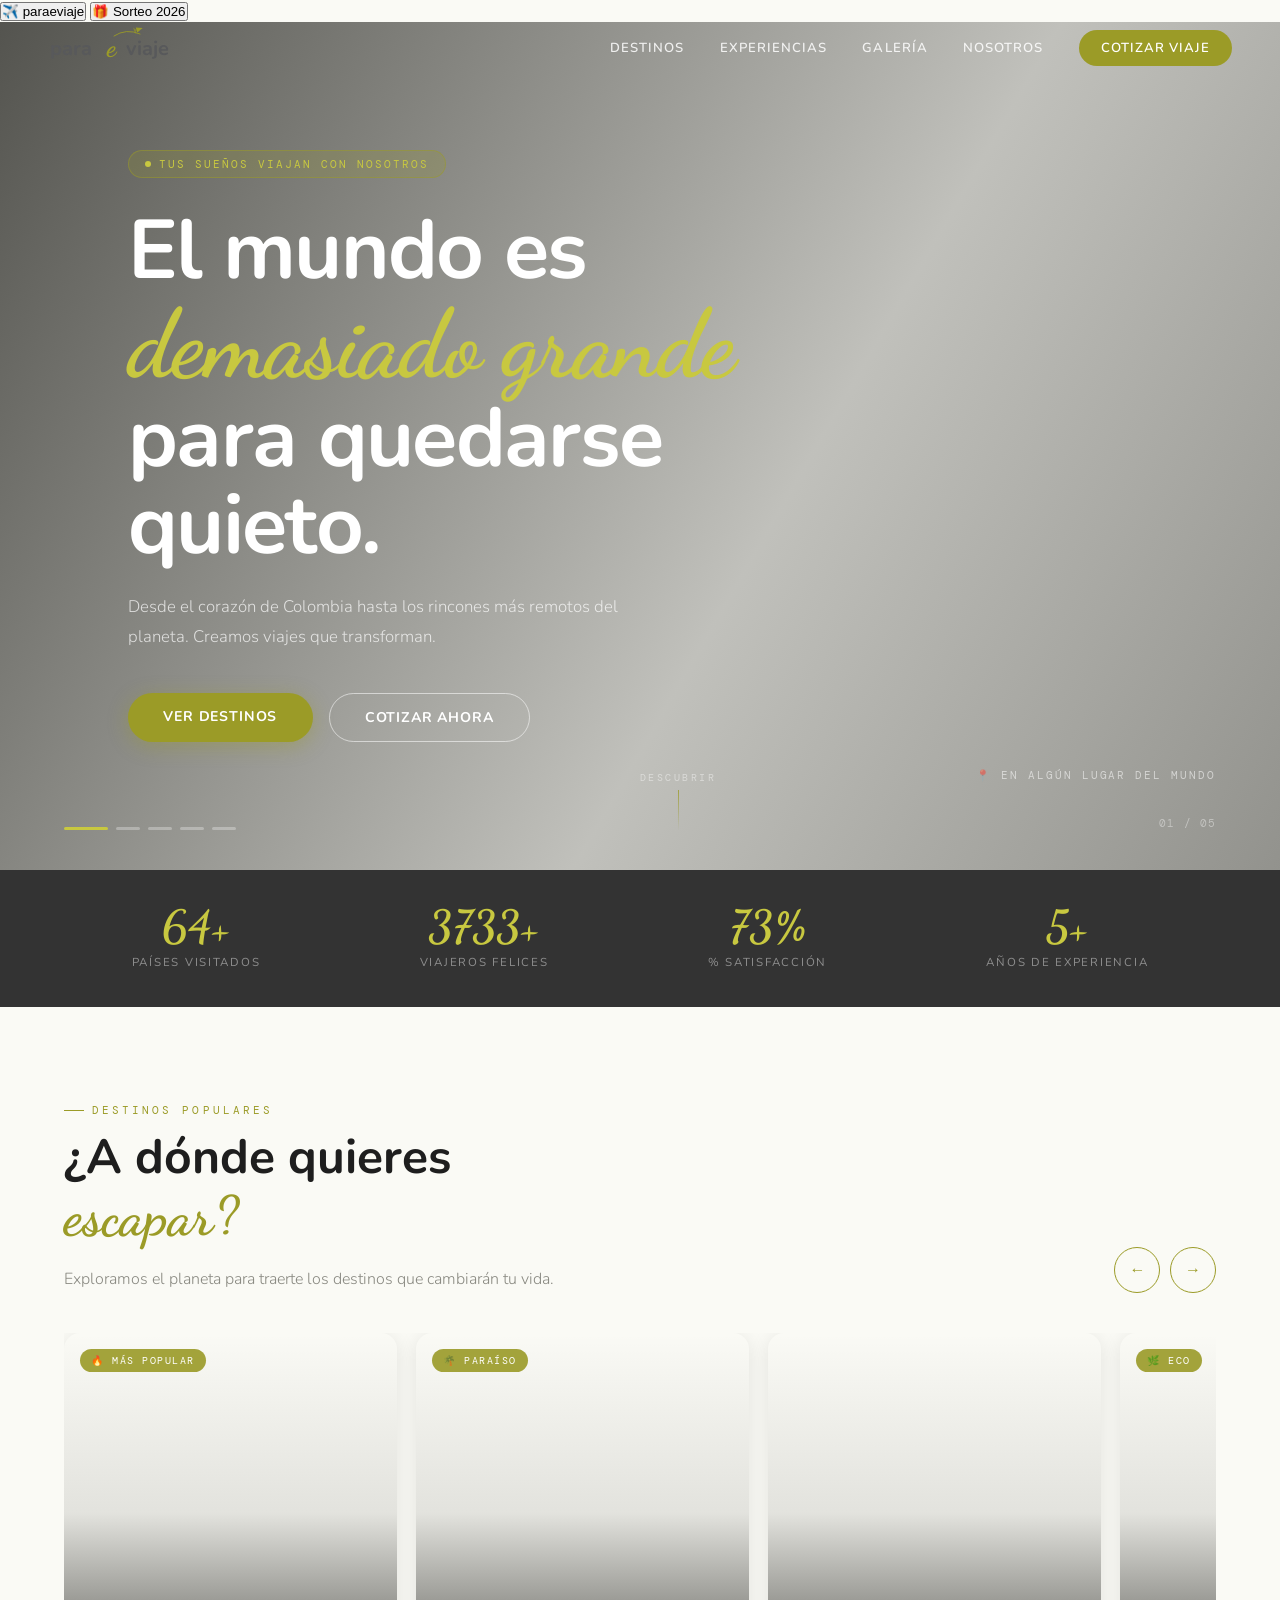
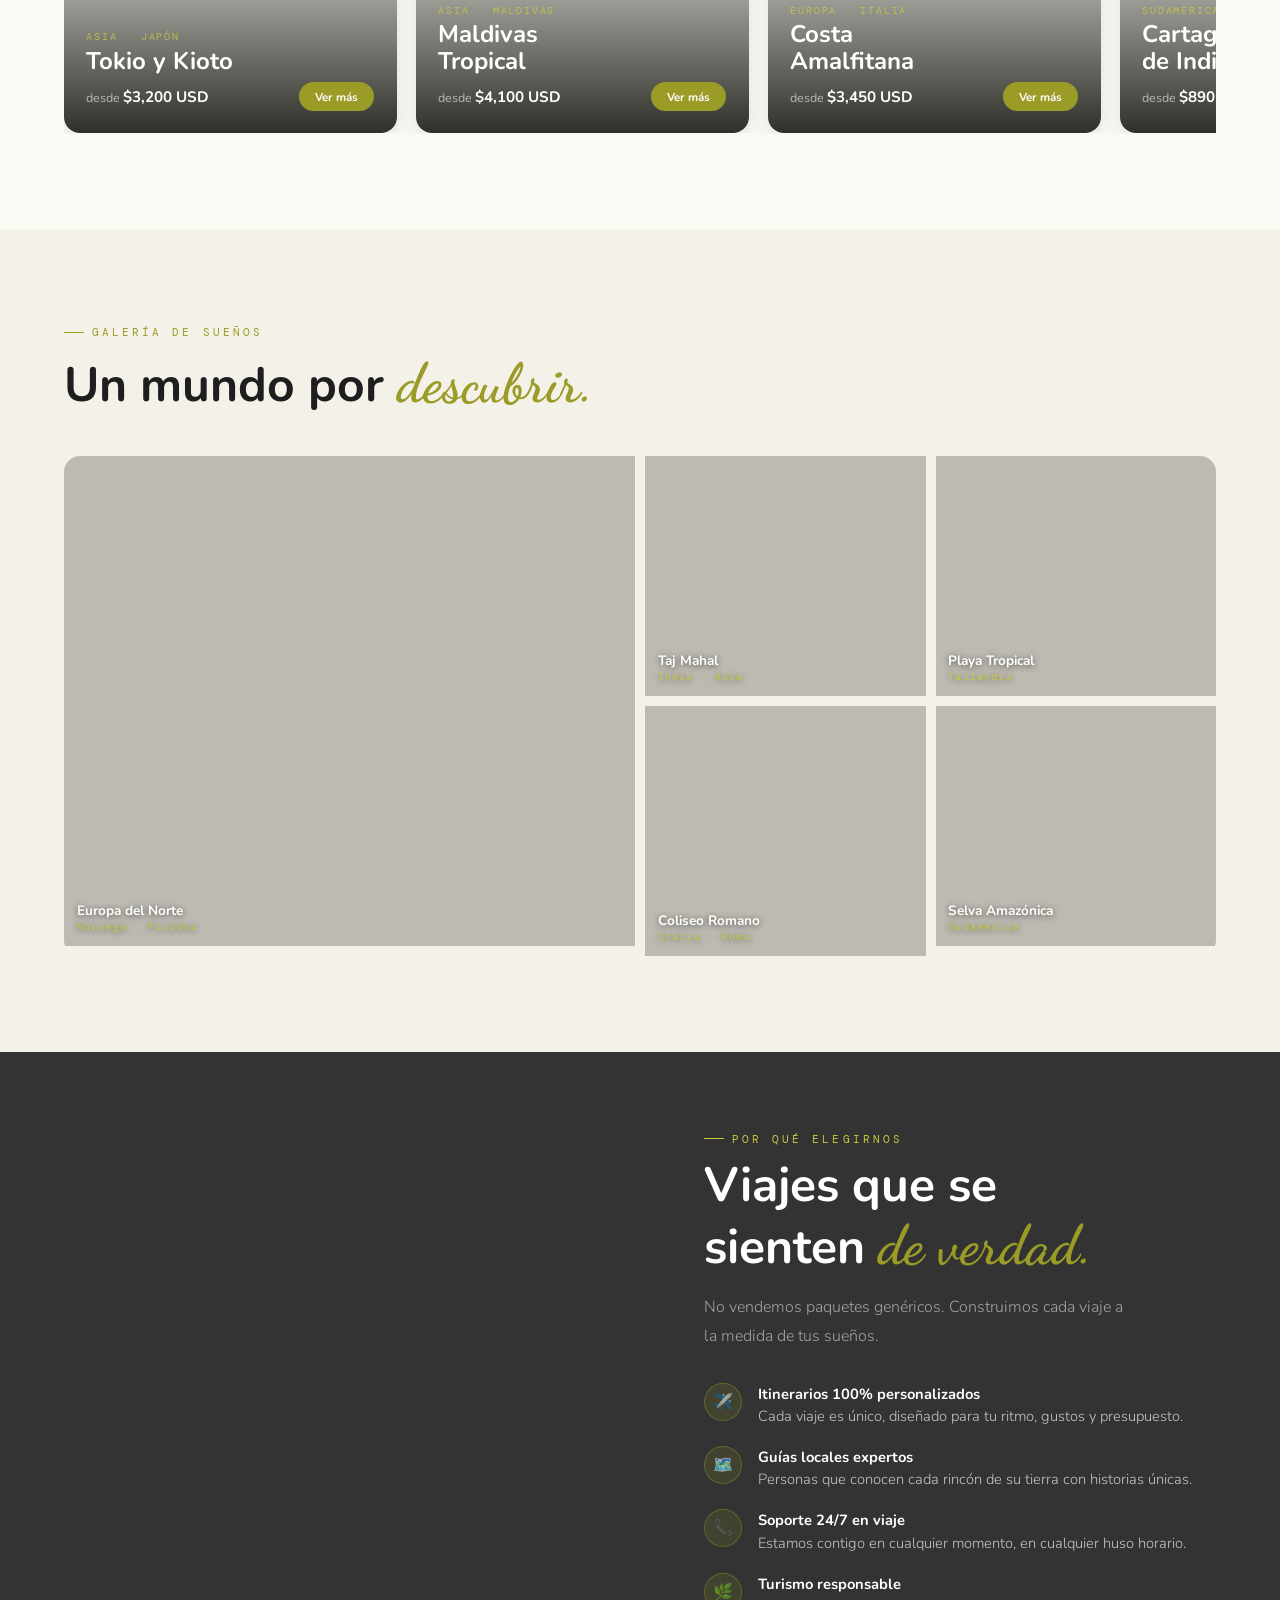
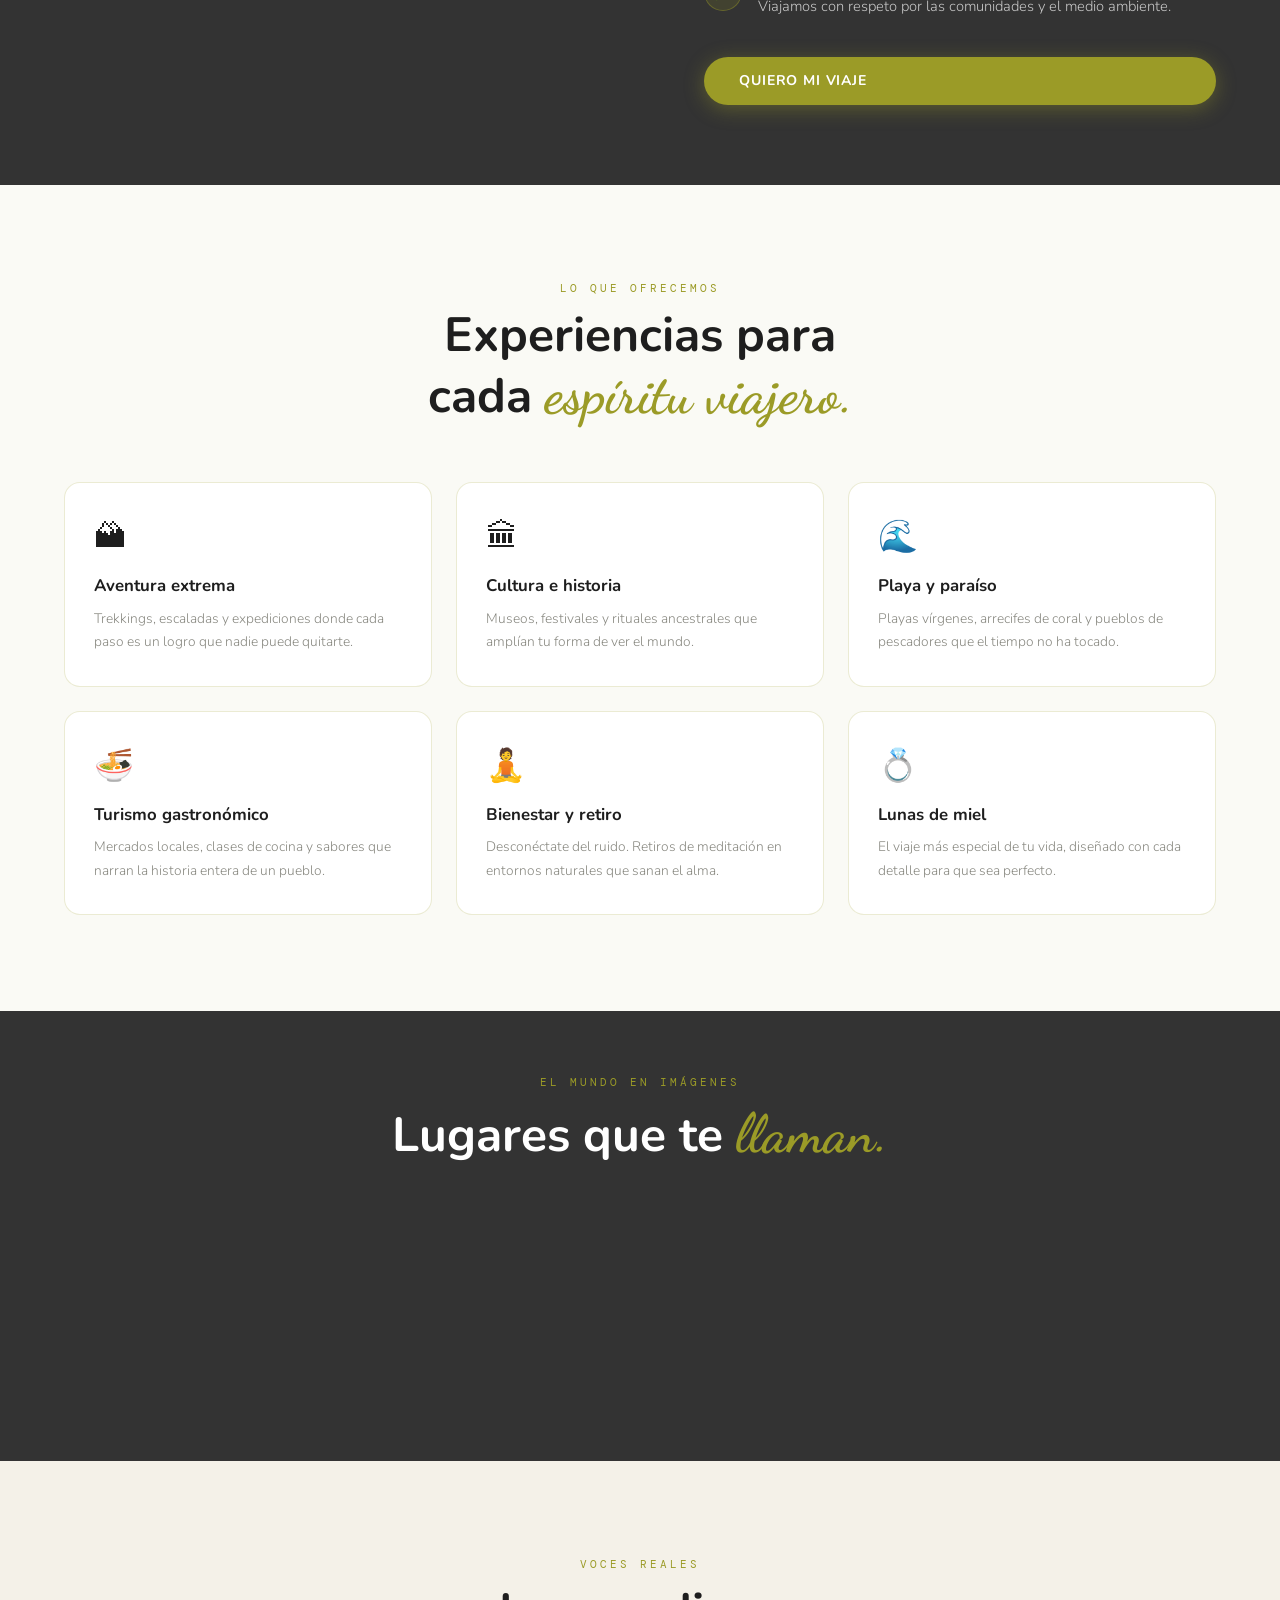
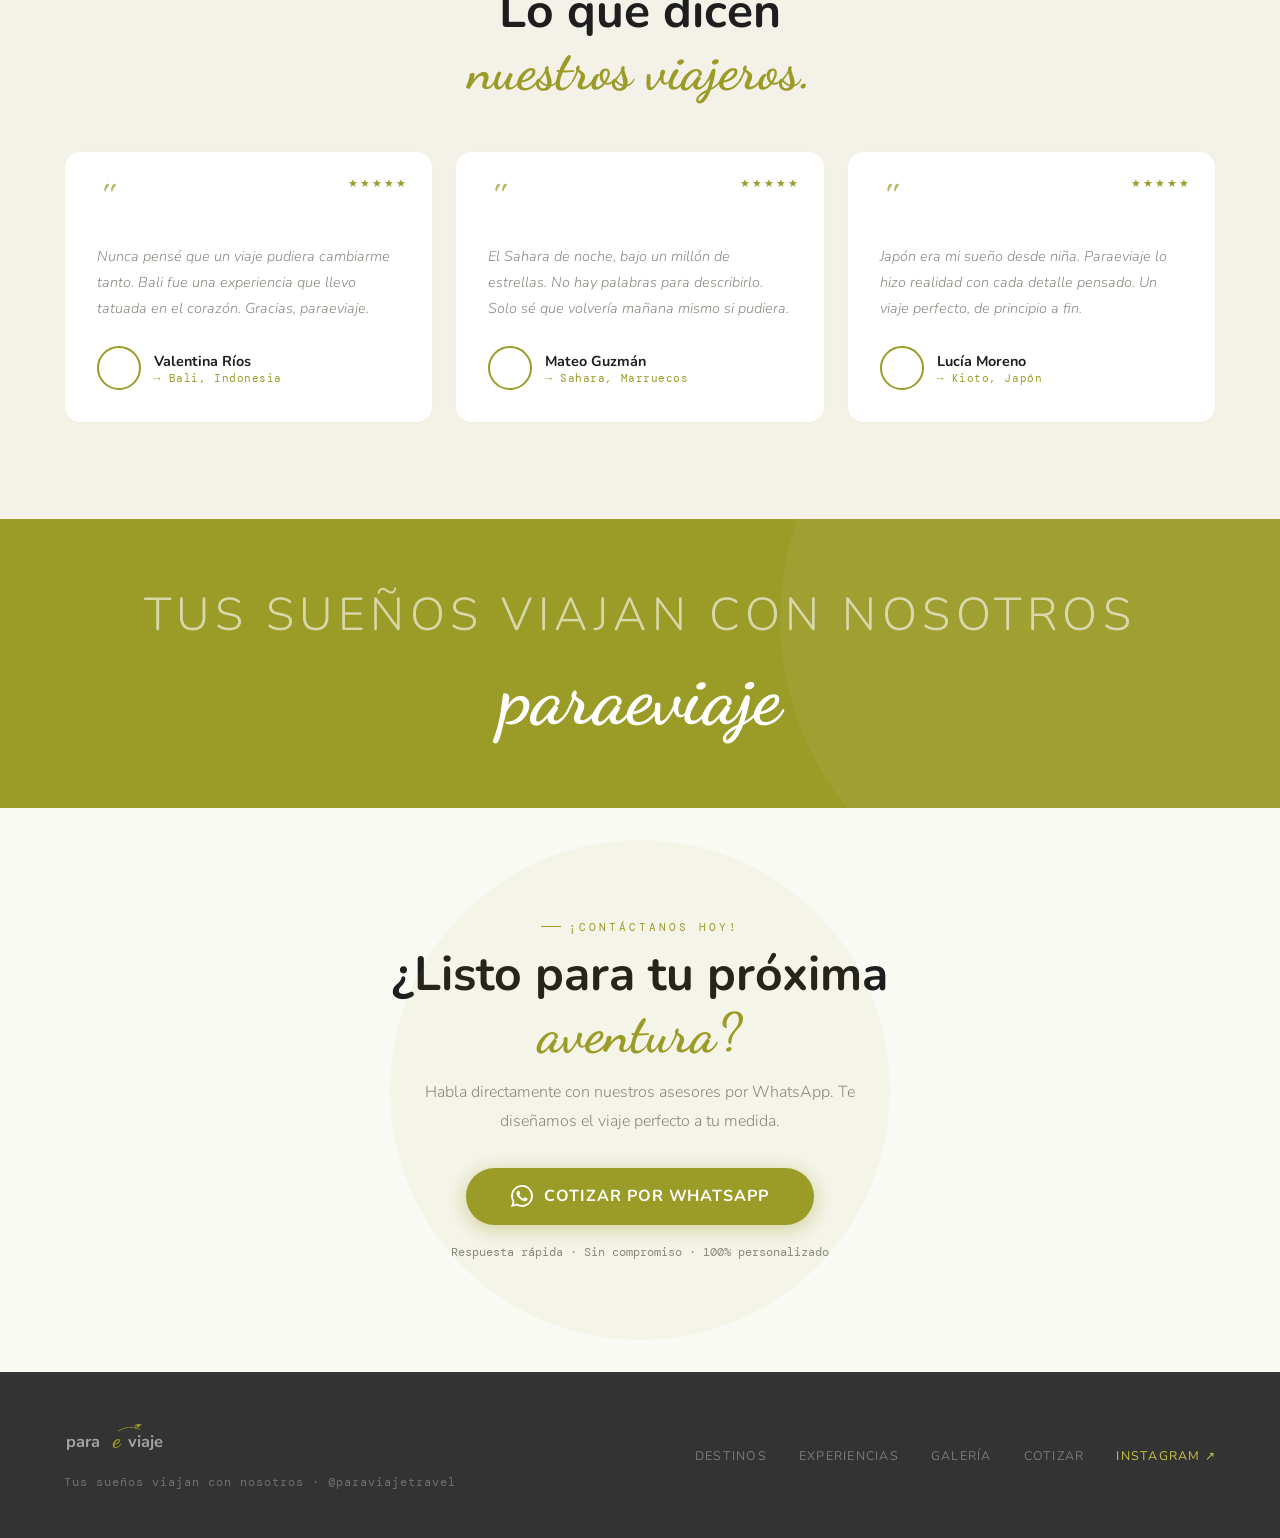
==== index.html @ f293b1d0 "Cambios" ====
<!DOCTYPE html>
<html lang="es">
<head>
<meta charset="UTF-8">
<meta name="viewport" content="width=device-width, initial-scale=1.0">
<meta name="description" content="paraeviaje — Tus sueños viajan con nosotros. Agencia de viajes Colombia.">
<title>paraeviaje — Tus sueños viajan con nosotros</title>
<link rel="preconnect" href="https://fonts.googleapis.com">
<link rel="preconnect" href="https://fonts.gstatic.com" crossorigin>
<link href="https://fonts.googleapis.com/css2?family=Dancing+Script:wght@700&family=Nunito:ital,wght@0,300;0,400;0,600;0,700;1,300&family=DM+Mono:wght@400&display=swap" rel="stylesheet">
<link rel="stylesheet" href="styles.css">
</head>
<body>

<!-- ============================================================
     BARRA DE TABS
============================================================ -->
<div class="tabs-bar" role="tablist">
  <button class="tab-btn active" id="tab-landing" onclick="switchTab('landing')" role="tab" aria-selected="true">
    <span class="tab-icon">✈️</span>
    <span class="tab-label">paraeviaje</span>
  </button>
  <button class="tab-btn" id="tab-sorteo" onclick="switchTab('sorteo')" role="tab" aria-selected="false">
    <span class="tab-icon">🎁</span>
    <span class="tab-label">Sorteo 2026</span>
  </button>
</div>

<!-- ============================================================
     MOBILE MENU (landing)
============================================================ -->
<div class="mobile-menu" id="mobileMenu">
  <button class="mobile-close" id="mobileClose">✕</button>
  <a href="#destinos" class="mobile-link">Destinos</a>
  <a href="#experiencias" class="mobile-link">Experiencias</a>
  <a href="#galeria" class="mobile-link">Galería</a>
  <a href="#nosotros" class="mobile-link">Nosotros</a>
  <a href="#cta" class="mobile-link" style="color:var(--oliva-light)">Cotizar</a>
</div>

<!-- ============================================================
     TAB 1: LANDING PAGE
============================================================ -->
<div class="page active" id="page-landing">

  <!-- NAV -->
  <nav id="navbar">
    <a href="#" style="text-decoration:none;display:flex;align-items:center;">
      <svg width="170" height="46" viewBox="0 0 340 92" xmlns="http://www.w3.org/2000/svg">
        <text x="4" y="62" font-family="Nunito,sans-serif" font-size="40" font-weight="700" fill="#58595B">para</text>
        <text x="118" y="64" font-family="Dancing Script,cursive" font-size="54" font-weight="700" fill="#9B9B27">e</text>
        <path d="M132,24 Q156,8 184,20" stroke="#9B9B27" stroke-width="1.8" fill="none" stroke-linecap="round"/>
        <g transform="translate(177,12) rotate(-18)">
          <polygon points="0,-5 13,0 0,5" fill="#9B9B27"/>
          <polygon points="0,0 -5,7 -5,-7" fill="#9B9B27" opacity="0.6"/>
        </g>
        <text x="156" y="62" font-family="Nunito,sans-serif" font-size="40" font-weight="700" fill="#58595B">viaje</text>
      </svg>
    </a>
    <ul class="nav-links">
      <li><a href="#destinos">Destinos</a></li>
      <li><a href="#experiencias">Experiencias</a></li>
      <li><a href="#galeria">Galería</a></li>
      <li><a href="#nosotros">Nosotros</a></li>
      <li><a href="#cta" class="nav-cta">Cotizar viaje</a></li>
    </ul>
    <button class="hamburger" id="hamburger" aria-label="Menú"><span></span><span></span><span></span></button>
  </nav>

  <!-- HERO -->
  <section class="hero" id="hero">
    <div class="hero-slides">
      <div class="hero-slide active" style="background-image:url('https://images.unsplash.com/photo-1469854523086-cc02fe5d8800?w=1800&q=85')"></div>
      <div class="hero-slide" style="background-image:url('https://images.unsplash.com/photo-1476514525535-07fb3b4ae5f1?w=1800&q=85')"></div>
      <div class="hero-slide" style="background-image:url('https://images.unsplash.com/photo-1527631746610-bca00a040d60?w=1800&q=85')"></div>
      <div class="hero-slide" style="background-image:url('https://images.unsplash.com/photo-1506929562872-bb421503ef21?w=1800&q=85')"></div>
      <div class="hero-slide" style="background-image:url('https://images.unsplash.com/photo-1500530855697-b586d89ba3ee?w=1800&q=85')"></div>
    </div>
    <div class="hero-content">
      <div class="hero-badge"><div class="hero-badge-dot"></div><span>Tus sueños viajan con nosotros</span></div>
      <h1 class="hero-title">El mundo es<br><span class="cursiva">demasiado grande</span><br>para quedarse quieto.</h1>
      <p class="hero-sub">Desde el corazón de Colombia hasta los rincones más remotos del planeta. Creamos viajes que transforman.</p>
      <div class="hero-actions">
        <a href="#destinos" class="btn-primary">Ver destinos</a>
        <a href="#cta" class="btn-outline">Cotizar ahora</a>
      </div>
    </div>
    <div class="hero-dots" id="heroDots">
      <div class="dot active" data-i="0"></div>
      <div class="dot" data-i="1"></div>
      <div class="dot" data-i="2"></div>
      <div class="dot" data-i="3"></div>
      <div class="dot" data-i="4"></div>
    </div>
    <div class="hero-counter" id="heroCounter">01 / 05</div>
    <div class="slide-location" id="slideLocation">📍 En algún lugar del mundo</div>
    <div class="hero-scroll-hint"><span>Descubrir</span><div class="scroll-line"></div></div>
  </section>

  <!-- STATS -->
  <div class="stats-strip reveal">
    <div class="stat-item"><span class="stat-number" data-target="85">0</span><span class="stat-label">Países visitados</span></div>
    <div class="stat-item"><span class="stat-number" data-target="5000">0</span><span class="stat-label">Viajeros felices</span></div>
    <div class="stat-item"><span class="stat-number" data-target="98">0</span><span class="stat-label">% satisfacción</span></div>
    <div class="stat-item"><span class="stat-number" data-target="8">0</span><span class="stat-label">Años de experiencia</span></div>
  </div>

  <!-- DESTINOS -->
  <section class="destinations" id="destinos">
    <div class="dest-header reveal">
      <div>
        <p class="section-tag">Destinos populares</p>
        <h2 class="section-title">¿A dónde quieres<br><span class="cursiva">escapar?</span></h2>
        <p class="section-sub">Exploramos el planeta para traerte los destinos que cambiarán tu vida.</p>
      </div>
      <div class="dest-nav"><button class="arr-btn" id="prevBtn">←</button><button class="arr-btn" id="nextBtn">→</button></div>
    </div>
    <div class="cards-track-wrap">
      <div class="cards-track" id="cardsTrack">
        <div class="dest-card"><div class="dest-card-img" style="background-image:url('https://images.unsplash.com/photo-1542051841857-5f90071e7989?w=700&q=85')"><span class="dest-card-tag">🔥 Más popular</span></div><div class="dest-card-body"><p class="dest-card-region">Asia · Japón</p><h3 class="dest-card-name">Tokio y Kioto</h3><div class="dest-card-meta"><p class="dest-card-price">desde <strong>$3,200 USD</strong></p><a href="#cta" class="dest-card-btn">Ver más</a></div></div></div>
        <div class="dest-card"><div class="dest-card-img" style="background-image:url('https://images.unsplash.com/photo-1573843981267-be1999ff37cd?w=700&q=85')"><span class="dest-card-tag">🌴 Paraíso</span></div><div class="dest-card-body"><p class="dest-card-region">Asia · Maldivas</p><h3 class="dest-card-name">Maldivas<br>Tropical</h3><div class="dest-card-meta"><p class="dest-card-price">desde <strong>$4,100 USD</strong></p><a href="#cta" class="dest-card-btn">Ver más</a></div></div></div>
        <div class="dest-card"><div class="dest-card-img" style="background-image:url('https://images.unsplash.com/photo-1504701954957-2010ec3bcec1?w=700&q=85')"></div><div class="dest-card-body"><p class="dest-card-region">Europa · Italia</p><h3 class="dest-card-name">Costa<br>Amalfitana</h3><div class="dest-card-meta"><p class="dest-card-price">desde <strong>$3,450 USD</strong></p><a href="#cta" class="dest-card-btn">Ver más</a></div></div></div>
        <div class="dest-card"><div class="dest-card-img" style="background-image:url('https://images.unsplash.com/photo-1583001809873-a128495da465?w=700&q=85')"><span class="dest-card-tag">🌿 Eco</span></div><div class="dest-card-body"><p class="dest-card-region">Sudamérica · Colombia</p><h3 class="dest-card-name">Cartagena<br>de Indias</h3><div class="dest-card-meta"><p class="dest-card-price">desde <strong>$890 USD</strong></p><a href="#cta" class="dest-card-btn">Ver más</a></div></div></div>
        <div class="dest-card"><div class="dest-card-img" style="background-image:url('https://images.unsplash.com/photo-1526392060635-9d6019884377?w=700&q=85')"></div><div class="dest-card-body"><p class="dest-card-region">África · Marruecos</p><h3 class="dest-card-name">Desierto<br>del Sahara</h3><div class="dest-card-meta"><p class="dest-card-price">desde <strong>$2,100 USD</strong></p><a href="#cta" class="dest-card-btn">Ver más</a></div></div></div>
        <div class="dest-card"><div class="dest-card-img" style="background-image:url('https://images.unsplash.com/photo-1493246507139-91e8fad9978e?w=700&q=85')"></div><div class="dest-card-body"><p class="dest-card-region">Europa · Suiza</p><h3 class="dest-card-name">Alpes<br>Nevados</h3><div class="dest-card-meta"><p class="dest-card-price">desde <strong>$3,800 USD</strong></p><a href="#cta" class="dest-card-btn">Ver más</a></div></div></div>
        <div class="dest-card"><div class="dest-card-img" style="background-image:url('https://images.unsplash.com/photo-1552733407-5d5c46c3bb3b?w=700&q=85')"><span class="dest-card-tag">⭐ Favorito</span></div><div class="dest-card-body"><p class="dest-card-region">Oceanía · Bali</p><h3 class="dest-card-name">Bali<br>Espiritual</h3><div class="dest-card-meta"><p class="dest-card-price">desde <strong>$2,350 USD</strong></p><a href="#cta" class="dest-card-btn">Ver más</a></div></div></div>
        <div class="dest-card"><div class="dest-card-img" style="background-image:url('https://images.unsplash.com/photo-1539635278303-d4002c07eae3?w=700&q=85')"></div><div class="dest-card-body"><p class="dest-card-region">Europa · Grecia</p><h3 class="dest-card-name">Santorini<br>Azul</h3><div class="dest-card-meta"><p class="dest-card-price">desde <strong>$2,900 USD</strong></p><a href="#cta" class="dest-card-btn">Ver más</a></div></div></div>
        <div class="dest-card"><div class="dest-card-img" style="background-image:url('https://images.unsplash.com/photo-1500835556837-99ac94a94552?w=700&q=85')"></div><div class="dest-card-body"><p class="dest-card-region">Norteamérica · EE.UU.</p><h3 class="dest-card-name">Gran<br>Cañón</h3><div class="dest-card-meta"><p class="dest-card-price">desde <strong>$2,200 USD</strong></p><a href="#cta" class="dest-card-btn">Ver más</a></div></div></div>
        <div class="dest-card"><div class="dest-card-img" style="background-image:url('https://images.unsplash.com/photo-1483729558449-99ef09a8c325?w=700&q=85')"></div><div class="dest-card-body"><p class="dest-card-region">Sudamérica · Brasil</p><h3 class="dest-card-name">Río de<br>Janeiro</h3><div class="dest-card-meta"><p class="dest-card-price">desde <strong>$1,650 USD</strong></p><a href="#cta" class="dest-card-btn">Ver más</a></div></div></div>
      </div>
    </div>
  </section>

  <!-- MOSAICO -->
  <section class="mosaic-section reveal" id="galeria">
    <p class="section-tag">Galería de sueños</p>
    <h2 class="section-title">Un mundo por <span class="cursiva">descubrir.</span></h2>
    <div class="mosaic-grid">
      <div class="mosaic-cell large" style="background-image:url('https://images.unsplash.com/photo-1476514525535-07fb3b4ae5f1?w=900&q=85')"><div class="mosaic-label">Europa del Norte<small>Noruega · Fiordos</small></div></div>
      <div class="mosaic-cell" style="background-image:url('https://images.unsplash.com/photo-1583454110551-21f2fa2afe61?w=600&q=85')"><div class="mosaic-label">Taj Mahal<small>India · Asia</small></div></div>
      <div class="mosaic-cell" style="background-image:url('https://images.unsplash.com/photo-1518548419970-58e3b4079ab2?w=600&q=85')"><div class="mosaic-label">Playa Tropical<small>Tailandia</small></div></div>
      <div class="mosaic-cell tall" style="background-image:url('https://images.unsplash.com/photo-1467269204594-9661b134dd2b?w=600&q=85')"><div class="mosaic-label">Coliseo Romano<small>Italia · Roma</small></div></div>
      <div class="mosaic-cell" style="background-image:url('https://images.unsplash.com/photo-1520250497591-112f2f40a3f4?w=600&q=85')"><div class="mosaic-label">Selva Amazónica<small>Sudamérica</small></div></div>
      <div class="mosaic-cell" style="background-image:url('https://images.unsplash.com/photo-1518684079-3c830dcef090?w=600&q=85')"><div class="mosaic-label">Dubai<small>Emiratos Árabes</small></div></div>
    </div>
  </section>

  <!-- NOSOTROS -->
  <div class="feature-section" id="nosotros">
    <div class="feature-img" style="background-image:url('https://images.unsplash.com/photo-1528543606781-2f6e6857f318?w=900&q=85')"></div>
    <div class="feature-text reveal">
      <p class="section-tag">Por qué elegirnos</p>
      <h2 class="section-title">Viajes que se<br>sienten <span class="cursiva">de verdad.</span></h2>
      <p class="section-sub">No vendemos paquetes genéricos. Construimos cada viaje a la medida de tus sueños.</p>
      <ul class="feature-list">
        <li><div class="feat-icon">✈️</div><div class="feat-text"><strong>Itinerarios 100% personalizados</strong>Cada viaje es único, diseñado para tu ritmo, gustos y presupuesto.</div></li>
        <li><div class="feat-icon">🗺️</div><div class="feat-text"><strong>Guías locales expertos</strong>Personas que conocen cada rincón de su tierra con historias únicas.</div></li>
        <li><div class="feat-icon">📞</div><div class="feat-text"><strong>Soporte 24/7 en viaje</strong>Estamos contigo en cualquier momento, en cualquier huso horario.</div></li>
        <li><div class="feat-icon">🌿</div><div class="feat-text"><strong>Turismo responsable</strong>Viajamos con respeto por las comunidades y el medio ambiente.</div></li>
      </ul>
      <a href="#cta" class="btn-primary" style="display:inline-block;margin-top:0.5rem;text-decoration:none;">Quiero mi viaje</a>
    </div>
  </div>

  <!-- EXPERIENCIAS -->
  <section class="experiences" id="experiencias">
    <div class="exp-header reveal">
      <p class="section-tag">Lo que ofrecemos</p>
      <h2 class="section-title">Experiencias para<br>cada <span class="cursiva">espíritu viajero.</span></h2>
    </div>
    <div class="exp-grid reveal">
      <div class="exp-item"><div class="exp-icon">🏔</div><h3 class="exp-title">Aventura extrema</h3><p class="exp-desc">Trekkings, escaladas y expediciones donde cada paso es un logro que nadie puede quitarte.</p></div>
      <div class="exp-item"><div class="exp-icon">🏛</div><h3 class="exp-title">Cultura e historia</h3><p class="exp-desc">Museos, festivales y rituales ancestrales que amplían tu forma de ver el mundo.</p></div>
      <div class="exp-item"><div class="exp-icon">🌊</div><h3 class="exp-title">Playa y paraíso</h3><p class="exp-desc">Playas vírgenes, arrecifes de coral y pueblos de pescadores que el tiempo no ha tocado.</p></div>
      <div class="exp-item"><div class="exp-icon">🍜</div><h3 class="exp-title">Turismo gastronómico</h3><p class="exp-desc">Mercados locales, clases de cocina y sabores que narran la historia entera de un pueblo.</p></div>
      <div class="exp-item"><div class="exp-icon">🧘</div><h3 class="exp-title">Bienestar y retiro</h3><p class="exp-desc">Desconéctate del ruido. Retiros de meditación en entornos naturales que sanan el alma.</p></div>
      <div class="exp-item"><div class="exp-icon">💍</div><h3 class="exp-title">Lunas de miel</h3><p class="exp-desc">El viaje más especial de tu vida, diseñado con cada detalle para que sea perfecto.</p></div>
    </div>
  </section>

  <!-- GALERÍA ANIMADA -->
  <div class="gallery-section">
    <div class="gallery-title reveal">
      <p class="section-tag" style="justify-content:center;">El mundo en imágenes</p>
      <h2 class="section-title">Lugares que te <span class="cursiva">llaman.</span></h2>
    </div>
    <div class="gallery-strip">
      <div class="gallery-img" style="background-image:url('https://images.unsplash.com/photo-1528543606781-2f6e6857f318?w=500&q=80')"></div>
      <div class="gallery-img" style="background-image:url('https://images.unsplash.com/photo-1512100356356-de1b84283e18?w=500&q=80')"></div>
      <div class="gallery-img" style="background-image:url('https://images.unsplash.com/photo-1502791451862-7bd8c1df43a7?w=500&q=80')"></div>
      <div class="gallery-img" style="background-image:url('https://images.unsplash.com/photo-1501426026826-31c667bdf23d?w=500&q=80')"></div>
      <div class="gallery-img" style="background-image:url('https://images.unsplash.com/photo-1544551763-46a013bb70d5?w=500&q=80')"></div>
      <div class="gallery-img" style="background-image:url('https://images.unsplash.com/photo-1516483638261-f4dbaf036963?w=500&q=80')"></div>
      <div class="gallery-img" style="background-image:url('https://images.unsplash.com/photo-1535530992830-e25d07cfa780?w=500&q=80')"></div>
      <div class="gallery-img" style="background-image:url('https://images.unsplash.com/photo-1532274402911-5a369e4c4bb5?w=500&q=80')"></div>
      <div class="gallery-img" style="background-image:url('https://images.unsplash.com/photo-1559128010-7c1ad6e1b6a5?w=500&q=80')"></div>
      <div class="gallery-img" style="background-image:url('https://images.unsplash.com/photo-1547036967-23d11aacaee0?w=500&q=80')"></div>
      <div class="gallery-img" style="background-image:url('https://images.unsplash.com/photo-1528543606781-2f6e6857f318?w=500&q=80')"></div>
      <div class="gallery-img" style="background-image:url('https://images.unsplash.com/photo-1512100356356-de1b84283e18?w=500&q=80')"></div>
      <div class="gallery-img" style="background-image:url('https://images.unsplash.com/photo-1502791451862-7bd8c1df43a7?w=500&q=80')"></div>
      <div class="gallery-img" style="background-image:url('https://images.unsplash.com/photo-1501426026826-31c667bdf23d?w=500&q=80')"></div>
      <div class="gallery-img" style="background-image:url('https://images.unsplash.com/photo-1544551763-46a013bb70d5?w=500&q=80')"></div>
      <div class="gallery-img" style="background-image:url('https://images.unsplash.com/photo-1516483638261-f4dbaf036963?w=500&q=80')"></div>
      <div class="gallery-img" style="background-image:url('https://images.unsplash.com/photo-1535530992830-e25d07cfa780?w=500&q=80')"></div>
      <div class="gallery-img" style="background-image:url('https://images.unsplash.com/photo-1532274402911-5a369e4c4bb5?w=500&q=80')"></div>
      <div class="gallery-img" style="background-image:url('https://images.unsplash.com/photo-1559128010-7c1ad6e1b6a5?w=500&q=80')"></div>
      <div class="gallery-img" style="background-image:url('https://images.unsplash.com/photo-1547036967-23d11aacaee0?w=500&q=80')"></div>
    </div>
  </div>

  <!-- TESTIMONIOS -->
  <section class="testimonials">
    <div class="test-header reveal">
      <p class="section-tag">Voces reales</p>
      <h2 class="section-title">Lo que dicen<br><span class="cursiva">nuestros viajeros.</span></h2>
    </div>
    <div class="test-grid reveal">
      <div class="test-card"><div class="test-stars">★★★★★</div><div class="test-quote">"</div><p class="test-text">Nunca pensé que un viaje pudiera cambiarme tanto. Bali fue una experiencia que llevo tatuada en el corazón. Gracias, paraeviaje.</p><div class="test-author"><div class="test-avatar" style="background-image:url('https://images.unsplash.com/photo-1494790108377-be9c29b29330?w=100&q=80')"></div><div><div class="test-name">Valentina Ríos</div><div class="test-trip">→ Bali, Indonesia</div></div></div></div>
      <div class="test-card"><div class="test-stars">★★★★★</div><div class="test-quote">"</div><p class="test-text">El Sahara de noche, bajo un millón de estrellas. No hay palabras para describirlo. Solo sé que volvería mañana mismo si pudiera.</p><div class="test-author"><div class="test-avatar" style="background-image:url('https://images.unsplash.com/photo-1507003211169-0a1dd7228f2d?w=100&q=80')"></div><div><div class="test-name">Mateo Guzmán</div><div class="test-trip">→ Sahara, Marruecos</div></div></div></div>
      <div class="test-card"><div class="test-stars">★★★★★</div><div class="test-quote">"</div><p class="test-text">Japón era mi sueño desde niña. Paraeviaje lo hizo realidad con cada detalle pensado. Un viaje perfecto, de principio a fin.</p><div class="test-author"><div class="test-avatar" style="background-image:url('https://images.unsplash.com/photo-1438761681033-6461ffad8d80?w=100&q=80')"></div><div><div class="test-name">Lucía Moreno</div><div class="test-trip">→ Kioto, Japón</div></div></div></div>
    </div>
  </section>

  <!-- TAGLINE -->
  <div class="tagline-section reveal">
    <p class="tagline-big"><span>Tus sueños viajan con nosotros</span>paraeviaje</p>
  </div>

  <!-- CTA -->
  <section class="cta-section" id="cta">
    <p class="section-tag" style="justify-content:center;color:var(--oliva);">¡Contáctanos hoy!</p>
    <h2 class="section-title" style="margin-bottom:0.8rem;">¿Listo para tu próxima<br><span class="cursiva">aventura?</span></h2>
    <p class="section-sub" style="margin:0 auto;">Habla directamente con nuestros asesores por WhatsApp. Te diseñamos el viaje perfecto a tu medida.</p>
    <div style="text-align:center;margin-top:2rem;position:relative;z-index:1;">
      <a href="https://wa.me/573174027066?text=Hola%2C%20me%20gustar%C3%ADa%20cotizar%20un%20viaje%20con%20Para%20El%20Viaje" target="_blank" rel="noopener noreferrer" class="btn-primary" style="font-size:1rem;padding:1.1rem 2.8rem;display:inline-flex;align-items:center;gap:0.7rem;text-decoration:none;">
        <svg width="22" height="22" viewBox="0 0 24 24" fill="white" xmlns="http://www.w3.org/2000/svg"><path d="M17.472 14.382c-.297-.149-1.758-.867-2.03-.967-.273-.099-.471-.148-.67.15-.197.297-.767.966-.94 1.164-.173.199-.347.223-.644.075-.297-.15-1.255-.463-2.39-1.475-.883-.788-1.48-1.761-1.653-2.059-.173-.297-.018-.458.13-.606.134-.133.298-.347.446-.52.149-.174.198-.298.298-.497.099-.198.05-.371-.025-.52-.075-.149-.669-1.612-.916-2.207-.242-.579-.487-.5-.669-.51-.173-.008-.371-.01-.57-.01-.198 0-.52.074-.792.372-.272.297-1.04 1.016-1.04 2.479 0 1.462 1.065 2.875 1.213 3.074.149.198 2.096 3.2 5.077 4.487.709.306 1.262.489 1.694.625.712.227 1.36.195 1.871.118.571-.085 1.758-.719 2.006-1.413.248-.694.248-1.289.173-1.413-.074-.124-.272-.198-.57-.347m-5.421 7.403h-.004a9.87 9.87 0 01-5.031-1.378l-.361-.214-3.741.982.998-3.648-.235-.374a9.86 9.86 0 01-1.51-5.26c.001-5.45 4.436-9.884 9.888-9.884 2.64 0 5.122 1.03 6.988 2.898a9.825 9.825 0 012.893 6.994c-.003 5.45-4.437 9.884-9.885 9.884m8.413-18.297A11.815 11.815 0 0012.05 0C5.495 0 .16 5.335.157 11.892c0 2.096.547 4.142 1.588 5.945L.057 24l6.305-1.654a11.882 11.882 0 005.683 1.448h.005c6.554 0 11.89-5.335 11.893-11.893a11.821 11.821 0 00-3.48-8.413z"/></svg>
        Cotizar por WhatsApp
      </a>
    </div>
    <p style="font-size:0.75rem;color:var(--muted);margin-top:1.2rem;font-family:'DM Mono',monospace;">Respuesta rápida · Sin compromiso · 100% personalizado</p>
  </section>

  <!-- FOOTER -->
  <footer>
    <div>
      <svg width="140" height="40" viewBox="0 0 340 92" xmlns="http://www.w3.org/2000/svg">
        <text x="4" y="62" font-family="Nunito,sans-serif" font-size="40" font-weight="700" fill="rgba(255,255,255,0.55)">para</text>
        <text x="118" y="64" font-family="Dancing Script,cursive" font-size="54" font-weight="700" fill="#9B9B27">e</text>
        <path d="M132,24 Q156,8 184,20" stroke="#9B9B27" stroke-width="1.8" fill="none" stroke-linecap="round"/>
        <g transform="translate(177,12) rotate(-18)"><polygon points="0,-5 13,0 0,5" fill="#9B9B27"/><polygon points="0,0 -5,7 -5,-7" fill="#9B9B27" opacity="0.6"/></g>
        <text x="156" y="62" font-family="Nunito,sans-serif" font-size="40" font-weight="700" fill="rgba(255,255,255,0.55)">viaje</text>
      </svg>
      <p class="footer-tagline">Tus sueños viajan con nosotros · @paraviajetravel</p>
    </div>
    <ul class="footer-links">
      <li><a href="#destinos">Destinos</a></li>
      <li><a href="#experiencias">Experiencias</a></li>
      <li><a href="#galeria">Galería</a></li>
      <li><a href="#cta">Cotizar</a></li>
      <li><a href="https://www.instagram.com/paraviajetravel" target="_blank" style="color:var(--oliva-light)!important;">Instagram ↗</a></li>
    </ul>
  </footer>

</div><!-- /page-landing -->


<!-- ============================================================
     TAB 2: SORTEO 2026
============================================================ -->
<div class="page" id="page-sorteo">
  <div class="sorteo-page">

    <!-- HERO SORTEO -->
    <div class="sorteo-hero">
      <div class="sorteo-hero-content">
        <span class="sorteo-logo-icon">✈️</span>
        <h1>¡Viaja y<br><span class="cursiva">Gana!</span></h1>
        <span class="sorteo-hero-sub">Gran Sorteo de Premios · 2026</span>
        <p class="sorteo-hero-desc">Escaneaste nuestro código QR y ya eres parte de esta experiencia.<br>Completa tus datos y descubre el premio que el mundo tiene reservado para ti.</p>
        <a href="#formulario-sorteo" class="sorteo-btn-hero">Participar Ahora 🎁</a>
      </div>
    </div>

    <!-- FORMULARIO -->
    <div class="sorteo-body">
      <section id="formulario-sorteo">
        <div class="form-card">
          <div class="form-header">
            <span class="form-icon">🌍</span>
            <h2>Registro de Participante</h2>
            <p>Completa tus datos para descubrir tu premio</p>
          </div>
          <form id="registroForm" novalidate autocomplete="on">
            <div class="form-group">
              <label for="nombre">Nombre Completo <span class="required">*</span></label>
              <input type="text" id="nombre" name="nombre" placeholder="Ej: María González Pérez" autocomplete="name" required>
              <span class="error-msg" id="error-nombre" role="alert" aria-live="polite"></span>
            </div>
            <div class="form-group">
              <label for="cedula">Número de Cédula <span class="required">*</span></label>
              <input type="text" id="cedula" name="cedula" placeholder="Ej: 1023456789" inputmode="numeric" autocomplete="off" required>
              <span class="error-msg" id="error-cedula" role="alert" aria-live="polite"></span>
            </div>
            <div class="form-group">
              <label for="telefono">Teléfono / Celular <span class="required">*</span></label>
              <input type="tel" id="telefono" name="telefono" placeholder="Ej: 3001234567" inputmode="tel" autocomplete="tel" required>
              <span class="error-msg" id="error-telefono" role="alert" aria-live="polite"></span>
            </div>
            <div class="form-group">
              <label for="email">Correo Electrónico <span class="required">*</span></label>
              <input type="email" id="email" name="email" placeholder="Ej: maria@correo.com" autocomplete="email" required>
              <span class="error-msg" id="error-email" role="alert" aria-live="polite"></span>
            </div>
            <button type="submit" class="btn-submit" id="btnSubmit">
              <span class="btn-text">¡Descubrir mi Premio!</span>
              <span class="btn-icon">🎁</span>
            </button>
          </form>
          <div class="legal-note" role="contentinfo">
            <p>* Los descuentos aplican antes de impuestos. Para temporada media y alta validar descuentos y beneficios. Válido para 2026 y 2027.</p>
          </div>
        </div>
      </section>

      <!-- SECCIÓN PREMIO -->
      <section id="premio-section" class="prize-section hidden" aria-live="polite">
        <div class="prize-card">
          <div class="prize-confetti" id="confetti-container" aria-hidden="true"></div>
          <div class="prize-header">
            <div class="prize-trophy">🏆</div>
            <h2 class="prize-title">¡Felicitaciones!</h2>
            <p class="prize-winner-name" id="ganador-nombre"></p>
            <p class="prize-subtitle">Has ganado el siguiente premio:</p>
          </div>
          <div class="prize-box">
            <div class="prize-number" id="premio-titulo"></div>
            <div class="prize-description" id="premio-texto"></div>
          </div>
          <div class="prize-footer-note">
            <p>⭐ Aplica para compras ≥ $25.000 · Válido 2026–2027</p>
            <p>Un asesor de viajes se comunicará contigo para hacer efectivo tu premio.</p>
          </div>
          <button class="btn-reclamar" onclick="reclamarPremio()">
            <span>📲 Reclamar Premio por WhatsApp</span>
          </button>
          <div class="prize-actions">
            <button class="btn-share" onclick="compartirPremio()">📤 Compartir</button>
          </div>
        </div>
      </section>

      <!-- PANEL ADMIN -->
      <section id="admin-section" class="admin-section hidden">
        <div class="admin-card">
          <div class="admin-header">
            <h3>Panel de Registros</h3>
            <div class="admin-actions">
              <button class="btn-export" onclick="exportarJSON()">⬇️ Exportar JSON</button>
              <button class="btn-clear" onclick="limpiarRegistros()">🗑️ Limpiar Todo</button>
              <button class="btn-close-admin" onclick="toggleAdmin()">✕ Cerrar</button>
            </div>
          </div>
          <div class="admin-stats" id="admin-stats"></div>
          <div class="admin-table-wrapper">
            <table class="admin-table" id="admin-tabla">
              <thead>
                <tr><th>#</th><th>Nombre</th><th>Cédula</th><th>Teléfono</th><th>Email</th><th>Premio</th><th>Fecha</th></tr>
              </thead>
              <tbody id="admin-tbody"></tbody>
            </table>
            <p class="no-records hidden" id="no-records">No hay registros aún.</p>
          </div>
        </div>
      </section>

    </div><!-- /sorteo-body -->

    <!-- FOOTER SORTEO -->
    <div class="sorteo-footer">
      <svg width="110" height="30" viewBox="0 0 340 92" xmlns="http://www.w3.org/2000/svg" style="margin-bottom:0.5rem;">
        <text x="4" y="62" font-family="Nunito,sans-serif" font-size="40" font-weight="700" fill="rgba(255,255,255,0.45)">para</text>
        <text x="118" y="64" font-family="Dancing Script,cursive" font-size="54" font-weight="700" fill="#9B9B27">e</text>
        <path d="M132,24 Q156,8 184,20" stroke="#9B9B27" stroke-width="1.8" fill="none" stroke-linecap="round"/>
        <g transform="translate(177,12) rotate(-18)"><polygon points="0,-5 13,0 0,5" fill="#9B9B27"/><polygon points="0,0 -5,7 -5,-7" fill="#9B9B27" opacity="0.6"/></g>
        <text x="156" y="62" font-family="Nunito,sans-serif" font-size="40" font-weight="700" fill="rgba(255,255,255,0.45)">viaje</text>
      </svg>
      <p>© 2026 paraeviaje · Todos los derechos reservados</p>
      <p>Los premios aplican para compras ≥ $25.000 · Descuentos antes de impuestos · Válido 2026–2027</p>
    </div>

  </div><!-- /sorteo-page -->
</div><!-- /page-sorteo -->

<!-- Botón admin flotante (solo visible en tab sorteo) -->
<button class="btn-admin-float" id="btnAdminFloat" onclick="toggleAdmin()" title="Panel Admin" aria-label="Abrir panel de administración">⚙️</button>

<!-- Toast -->
<div class="notif" id="notif">✓ ¡Genial! Te escribiremos muy pronto. Prepárate para viajar 🌍</div>

<script src="script.js"></script>
</body>
</html>
---- styles.css ----
/* ============================================================
   TOKENS DE MARCA
============================================================ */
*, *::before, *::after { box-sizing: border-box; margin: 0; padding: 0; }
:root {
  --oliva:       #9B9B27;
  --oliva-dark:  #7A7A1E;
  --oliva-light: #C8C840;
  --gris:        #58595B;
  --gris-dark:   #333333;
  --cream:       #FAFAF5;
  --sand:        #F4F1E8;
  --white:       #FFFFFF;
  --ink:         #1E1E1E;
  --muted:       #888880;
  --border:      rgba(155,155,39,0.2);
  --error:       #c0392b;
  --success:     #27ae60;
}
html { scroll-behavior: smooth; }
body { font-family: 'Nunito', sans-serif; background: var(--cream); color: var(--ink); overflow-x: hidden; }

/* ============================================================
   PÁGINAS (tabs)
============================================================ */
.page { display: none; }
.page.active { display: block; }

/* ============================================================
   NAV (dentro de la landing)
============================================================ */
nav {
  display: flex;
  justify-content: space-between;
  align-items: center;           
  padding: 1.5rem 3rem;          
  position: fixed; 
  top: 0;
  left: 0;
  width: 100%;
  z-index: 1000; 
  background-color: transparent; 
  transition: background-color 0.3s ease, box-shadow 0.3s ease, padding 0.3s ease; 
}
nav.scrolled { background: rgba(255,255,255,0.97); box-shadow: 0 1px 24px rgba(0,0,0,0.08); }
.nav-links { display: flex; gap: 2.2rem; list-style: none; align-items: center; }
.nav-links a { color: rgba(255,255,255,0.85); text-decoration: none; font-size: 0.82rem; letter-spacing: 0.08em; text-transform: uppercase; font-weight: 600; transition: color 0.2s; }
nav.scrolled .nav-links a { color: var(--gris); }
.nav-links a:hover { color: var(--oliva); }
.nav-cta { background: var(--oliva) !important; color: var(--white) !important; padding: 0.55rem 1.4rem; border-radius: 30px; }
.nav-cta:hover { background: var(--oliva-dark) !important; }
.hamburger { display: none; flex-direction: column; gap: 5px; cursor: pointer; background: none; border: none; padding: 4px; }
.hamburger span { display: block; width: 24px; height: 2px; background: var(--white); transition: all 0.3s; }
nav.scrolled .hamburger span { background: var(--gris-dark); }

/* ============================================================
   HERO
============================================================ */
.hero { height: calc(100vh - 52px); min-height: 600px; position: relative; display: flex; align-items: center; overflow: hidden; }
.hero-slides { position: absolute; inset: 0; }
.hero-slide { position: absolute; inset: 0; background-size: cover; background-position: center; opacity: 0; transition: opacity 1.4s ease; }
.hero-slide.active { opacity: 1; }
.hero-slide::after { content: ''; position: absolute; inset: 0; background: linear-gradient(120deg, rgba(20,20,15,0.72) 0%, rgba(20,20,15,0.25) 60%, rgba(20,20,15,0.45) 100%); }
.hero-content { position: relative; z-index: 2; padding: 0 4rem; max-width: 780px; }
.hero-badge { display: inline-flex; align-items: center; gap: 0.5rem; background: rgba(155,155,39,0.2); border: 1px solid rgba(155,155,39,0.5); padding: 0.4rem 1rem; border-radius: 30px; margin-bottom: 1.8rem; opacity: 0; animation: fadeUp 0.8s ease 0.3s forwards; }
.hero-badge span { font-family: 'DM Mono', monospace; font-size: 0.7rem; letter-spacing: 0.18em; text-transform: uppercase; color: var(--oliva-light); }
.hero-badge-dot { width: 6px; height: 6px; border-radius: 50%; background: var(--oliva-light); animation: pulse 2s infinite; }
@keyframes pulse { 0%,100%{opacity:1;transform:scale(1)} 50%{opacity:0.5;transform:scale(1.4)} }
.hero-title { font-family: 'Nunito', sans-serif; font-size: clamp(2.8rem, 6.5vw, 5.5rem); font-weight: 700; color: var(--white); line-height: 1.05; letter-spacing: -0.02em; margin-bottom: 1.4rem; opacity: 0; animation: fadeUp 0.8s ease 0.5s forwards; }
.hero-title .cursiva { font-family: 'Dancing Script', cursive; color: var(--oliva-light); font-size: 1.15em; }
.hero-sub { font-size: 1.05rem; color: rgba(255,255,255,0.72); line-height: 1.8; max-width: 500px; margin-bottom: 2.5rem; font-weight: 300; opacity: 0; animation: fadeUp 0.8s ease 0.7s forwards; }
.hero-actions { display: flex; gap: 1rem; flex-wrap: wrap; opacity: 0; animation: fadeUp 0.8s ease 0.9s forwards; }
.btn-primary { background: var(--oliva); color: var(--white); padding: 0.9rem 2.2rem; font-size: 0.88rem; font-weight: 700; letter-spacing: 0.06em; text-transform: uppercase; text-decoration: none; border: none; cursor: pointer; border-radius: 30px; transition: transform 0.2s, background 0.2s, box-shadow 0.2s; display: inline-block; box-shadow: 0 4px 20px rgba(155,155,39,0.4); }
.btn-primary:hover { background: var(--oliva-dark); transform: translateY(-2px); box-shadow: 0 8px 28px rgba(155,155,39,0.5); }
.btn-outline { background: transparent; color: var(--white); padding: 0.9rem 2.2rem; font-size: 0.88rem; font-weight: 700; letter-spacing: 0.06em; text-transform: uppercase; text-decoration: none; border: 1.5px solid rgba(255,255,255,0.55); cursor: pointer; border-radius: 30px; transition: border-color 0.2s, background 0.2s; display: inline-block; }
.btn-outline:hover { border-color: var(--oliva-light); background: rgba(155,155,39,0.12); }
.hero-scroll-hint { position: absolute; bottom: 2.5rem; left: 50%; transform: translateX(-50%); z-index: 3; display: flex; flex-direction: column; align-items: center; gap: 0.4rem; opacity: 0; animation: fadeUp 0.8s ease 1.2s forwards; }
.hero-scroll-hint span { font-family: 'DM Mono', monospace; font-size: 0.62rem; letter-spacing: 0.25em; text-transform: uppercase; color: rgba(255,255,255,0.45); }
.scroll-line { width: 1px; height: 40px; background: linear-gradient(to bottom, rgba(155,155,39,0.8), transparent); animation: scrollLine 2s infinite; }
@keyframes scrollLine { 0%{transform:scaleY(0);transform-origin:top} 50%{transform:scaleY(1);transform-origin:top} 51%{transform:scaleY(1);transform-origin:bottom} 100%{transform:scaleY(0);transform-origin:bottom} }
.hero-dots { position: absolute; bottom: 2.5rem; left: 4rem; z-index: 3; display: flex; gap: 0.5rem; }
.dot { width: 24px; height: 3px; background: rgba(255,255,255,0.3); cursor: pointer; border-radius: 2px; transition: background 0.3s, width 0.3s; }
.dot.active { background: var(--oliva-light); width: 44px; }
.hero-counter { position: absolute; bottom: 2.5rem; right: 4rem; z-index: 3; font-family: 'DM Mono', monospace; font-size: 0.7rem; color: rgba(255,255,255,0.4); letter-spacing: 0.1em; }
.slide-location { position: absolute; bottom: 5.5rem; right: 4rem; z-index: 3; font-family: 'DM Mono', monospace; font-size: 0.68rem; letter-spacing: 0.18em; text-transform: uppercase; color: rgba(255,255,255,0.55); }

/* STATS */
.stats-strip { background: var(--gris-dark); padding: 2.2rem 4rem; display: flex; justify-content: space-around; flex-wrap: wrap; gap: 1.5rem; }
.stat-item { text-align: center; }
.stat-number { font-family: 'Dancing Script', cursive; font-size: 2.8rem; font-weight: 700; color: var(--oliva-light); display: block; line-height: 1; }
.stat-label { font-size: 0.72rem; text-transform: uppercase; letter-spacing: 0.15em; color: rgba(255,255,255,0.45); margin-top: 0.3rem; }

/* SECTION COMMONS */
section { padding: 6rem 4rem; }
.section-tag { font-family: 'DM Mono', monospace; font-size: 0.68rem; letter-spacing: 0.28em; text-transform: uppercase; color: var(--oliva); margin-bottom: 0.8rem; display: flex; align-items: center; gap: 0.5rem; }
.section-tag::before { content: ''; width: 20px; height: 1px; background: var(--oliva); }
.section-title { font-family: 'Nunito', sans-serif; font-size: clamp(1.9rem, 3.8vw, 3rem); font-weight: 700; line-height: 1.15; color: var(--ink); margin-bottom: 1rem; }
.section-title .cursiva { font-family: 'Dancing Script', cursive; color: var(--oliva); font-size: 1.15em; }
.section-sub { font-size: 1rem; color: var(--muted); line-height: 1.8; max-width: 500px; font-weight: 300; }

/* DESTINOS */
.destinations { background: var(--cream); overflow: hidden; }
.dest-header { display: flex; justify-content: space-between; align-items: flex-end; margin-bottom: 2.5rem; flex-wrap: wrap; gap: 1.5rem; }
.dest-nav { display: flex; gap: 0.6rem; }
.arr-btn { width: 46px; height: 46px; border-radius: 50%; border: 1.5px solid var(--oliva); background: none; cursor: pointer; font-size: 1rem; display: flex; align-items: center; justify-content: center; transition: background 0.2s, color 0.2s; color: var(--oliva); }
.arr-btn:hover { background: var(--oliva); color: var(--white); }
.cards-track-wrap { overflow: hidden; }
.cards-track { display: flex; gap: 1.2rem; transition: transform 0.65s cubic-bezier(0.25,0.46,0.45,0.94); }
.dest-card { flex: 0 0 calc(30% - 0.8rem); min-width: 260px; border-radius: 16px; overflow: hidden; position: relative; cursor: pointer; box-shadow: 0 4px 20px rgba(0,0,0,0.1); transition: box-shadow 0.3s, transform 0.3s; }
.dest-card:hover { transform: translateY(-6px); box-shadow: 0 12px 36px rgba(0,0,0,0.18); }
.dest-card-img { height: 400px; background-size: cover; background-position: center; transition: transform 0.6s ease; position: relative; }
.dest-card:hover .dest-card-img { transform: scale(1.06); }
.dest-card-img::after { content: ''; position: absolute; inset: 0; background: linear-gradient(to top, rgba(20,20,15,0.88) 0%, rgba(20,20,15,0.1) 55%, transparent 100%); }
.dest-card-tag { position: absolute; top: 1rem; left: 1rem; z-index: 2; background: rgba(155,155,39,0.9); color: var(--white); font-size: 0.62rem; font-family: 'DM Mono', monospace; letter-spacing: 0.15em; text-transform: uppercase; padding: 0.3rem 0.7rem; border-radius: 20px; }
.dest-card-body { position: absolute; bottom: 0; left: 0; right: 0; padding: 1.4rem; z-index: 1; }
.dest-card-region { font-family: 'DM Mono', monospace; font-size: 0.62rem; letter-spacing: 0.18em; text-transform: uppercase; color: rgba(200,200,64,0.85); margin-bottom: 0.3rem; }
.dest-card-name { font-family: 'Nunito', sans-serif; font-size: 1.5rem; font-weight: 700; color: var(--white); line-height: 1.1; margin-bottom: 0.5rem; }
.dest-card-meta { display: flex; justify-content: space-between; align-items: center; }
.dest-card-price { font-size: 0.78rem; color: rgba(255,255,255,0.6); }
.dest-card-price strong { color: var(--white); font-size: 0.95rem; }
.dest-card-btn { background: var(--oliva); color: var(--white); border: none; padding: 0.4rem 1rem; border-radius: 20px; font-size: 0.72rem; font-weight: 700; cursor: pointer; transition: background 0.2s; text-decoration: none; font-family: 'Nunito', sans-serif; display: inline-block; }
.dest-card-btn:hover { background: var(--oliva-dark); }

/* MOSAICO */
.mosaic-section { background: var(--sand); padding: 6rem 4rem; }
.mosaic-grid { display: grid; grid-template-columns: repeat(4,1fr); grid-template-rows: 240px 240px; gap: 10px; border-radius: 16px; overflow: hidden; margin-top: 2.5rem; }
.mosaic-cell { background-size: cover; background-position: center; position: relative; overflow: hidden; cursor: pointer; }
.mosaic-cell::after { content: ''; position: absolute; inset: 0; background: rgba(20,20,15,0.25); transition: background 0.3s; }
.mosaic-cell:hover::after { background: rgba(155,155,39,0.25); }
.mosaic-cell.large { grid-column: span 2; grid-row: span 2; }
.mosaic-cell.tall  { grid-row: span 2; }
.mosaic-label { position: absolute; bottom: 0.8rem; left: 0.8rem; z-index: 2; color: var(--white); font-weight: 700; font-size: 0.85rem; text-shadow: 0 1px 6px rgba(0,0,0,0.6); }
.mosaic-label small { display: block; font-family: 'DM Mono', monospace; font-size: 0.6rem; letter-spacing: 0.12em; color: var(--oliva-light); font-weight: 400; }

/* FEATURE */
.feature-section { background: var(--gris-dark); display: grid; grid-template-columns: 1fr 1fr; gap: 0; padding: 0; min-height: 580px; }
.feature-img { background-size: cover; background-position: center; min-height: 480px; position: relative; }
.feature-img::after { content: ''; position: absolute; inset: 0; background: linear-gradient(to right, transparent 60%, rgba(51,51,51,0.5) 100%); }
.feature-text { padding: 5rem 4rem; display: flex; flex-direction: column; justify-content: center; }
.feature-text .section-tag { color: var(--oliva-light); }
.feature-text .section-tag::before { background: var(--oliva-light); }
.feature-text .section-title { color: var(--white); }
.feature-text .section-sub { color: rgba(255,255,255,0.55); max-width: 420px; }
.feature-list { list-style: none; margin: 2rem 0; display: flex; flex-direction: column; gap: 1.2rem; }
.feature-list li { display: flex; align-items: flex-start; gap: 1rem; color: rgba(255,255,255,0.72); font-size: 0.92rem; font-weight: 300; line-height: 1.5; }
.feat-icon { width: 38px; height: 38px; border-radius: 50%; background: rgba(155,155,39,0.15); border: 1px solid rgba(155,155,39,0.4); display: flex; align-items: center; justify-content: center; font-size: 1rem; flex-shrink: 0; }
.feat-text strong { color: var(--white); font-weight: 700; display: block; }

/* EXPERIENCIAS */
.experiences { background: var(--cream); }
.exp-header { text-align: center; max-width: 560px; margin: 0 auto 3.5rem; }
.exp-header .section-tag { justify-content: center; }
.exp-header .section-tag::before { display: none; }
.exp-grid { display: grid; grid-template-columns: repeat(3,1fr); gap: 1.5rem; }
.exp-item { background: var(--white); border: 1px solid var(--border); border-radius: 16px; padding: 2rem 1.8rem; transition: border-color 0.3s, box-shadow 0.3s, transform 0.3s; cursor: default; position: relative; overflow: hidden; }
.exp-item::before { content: ''; position: absolute; top: 0; left: 0; right: 0; height: 3px; background: var(--oliva); transform: scaleX(0); transform-origin: left; transition: transform 0.3s; }
.exp-item:hover::before { transform: scaleX(1); }
.exp-item:hover { border-color: var(--oliva); box-shadow: 0 8px 28px rgba(155,155,39,0.12); transform: translateY(-4px); }
.exp-icon { font-size: 2rem; margin-bottom: 1rem; }
.exp-title { font-size: 1.05rem; font-weight: 700; margin-bottom: 0.6rem; color: var(--ink); }
.exp-desc { font-size: 0.86rem; color: var(--muted); line-height: 1.7; font-weight: 300; }

/* GALERÍA */
.gallery-section { background: var(--gris-dark); padding: 4rem 0; overflow: hidden; }
.gallery-title { text-align: center; margin-bottom: 2rem; padding: 0 4rem; }
.gallery-title .section-tag { justify-content: center; }
.gallery-title .section-tag::before { display: none; }
.gallery-title .section-title { color: var(--white); }
.gallery-strip { display: flex; gap: 1rem; animation: scrollStrip 40s linear infinite; width: max-content; }
.gallery-strip:hover { animation-play-state: paused; }
@keyframes scrollStrip { from{transform:translateX(0)} to{transform:translateX(-50%)} }
.gallery-img { width: 260px; height: 200px; flex-shrink: 0; background-size: cover; background-position: center; border-radius: 12px; opacity: 0.85; transition: opacity 0.3s, transform 0.3s; }
.gallery-img:hover { opacity: 1; transform: scale(1.03); }

/* TESTIMONIOS */
.testimonials { background: var(--sand); }
.test-header { text-align: center; max-width: 480px; margin: 0 auto 3rem; }
.test-header .section-tag { justify-content: center; }
.test-header .section-tag::before { display: none; }
.test-grid { display: grid; grid-template-columns: repeat(3,1fr); gap: 1.4rem; }
.test-card { background: var(--white); border: 1px solid rgba(155,155,39,0.15); border-radius: 16px; padding: 2rem; position: relative; transition: box-shadow 0.3s; }
.test-card:hover { box-shadow: 0 8px 28px rgba(155,155,39,0.1); }
.test-quote { font-family: 'Dancing Script', cursive; font-size: 3.5rem; color: var(--oliva); line-height: 0.8; margin-bottom: 1rem; opacity: 0.7; }
.test-text { font-size: 0.9rem; color: var(--muted); line-height: 1.8; font-weight: 300; margin-bottom: 1.5rem; font-style: italic; }
.test-author { display: flex; align-items: center; gap: 0.8rem; }
.test-avatar { width: 44px; height: 44px; border-radius: 50%; background-size: cover; background-position: center; flex-shrink: 0; border: 2px solid var(--oliva); }
.test-name { font-weight: 700; font-size: 0.9rem; color: var(--ink); }
.test-trip { font-size: 0.7rem; color: var(--oliva); font-family: 'DM Mono', monospace; letter-spacing: 0.05em; }
.test-stars { position: absolute; top: 1.5rem; right: 1.5rem; color: var(--oliva); font-size: 0.7rem; letter-spacing: 2px; }

/* TAGLINE */
.tagline-section { background: var(--oliva); padding: 4rem; text-align: center; overflow: hidden; position: relative; }
.tagline-section::before { content: ''; position: absolute; width: 600px; height: 600px; border-radius: 50%; background: rgba(255,255,255,0.05); top: -200px; right: -100px; }
.tagline-big { font-family: 'Dancing Script', cursive; font-size: clamp(2.5rem,6vw,5rem); color: var(--white); font-weight: 700; position: relative; z-index: 1; }
.tagline-big span { opacity: 0.6; font-size: 0.6em; font-family: 'Nunito', sans-serif; display: block; letter-spacing: 0.12em; text-transform: uppercase; font-weight: 300; margin-bottom: 0.3rem; }

/* CTA */
.cta-section { background: var(--cream); text-align: center; padding: 7rem 4rem; position: relative; }
.cta-section::before { content: ''; position: absolute; width: 500px; height: 500px; border-radius: 50%; background: rgba(155,155,39,0.06); top: 50%; left: 50%; transform: translate(-50%,-50%); }
.cta-section .section-sub { margin: 0 auto 1rem; }
.cta-form { display: flex; gap: 0.5rem; max-width: 480px; margin: 1.5rem auto 0; flex-wrap: wrap; position: relative; z-index: 1; }
.cta-input { flex: 1; min-width: 220px; padding: 0.9rem 1.4rem; background: var(--white); border: 1.5px solid var(--border); border-radius: 30px; color: var(--ink); font-family: 'Nunito', sans-serif; font-size: 0.9rem; outline: none; transition: border-color 0.2s; }
.cta-input::placeholder { color: var(--muted); }
.cta-input:focus { border-color: var(--oliva); }
.cta-btn { background: var(--oliva); color: var(--white); border: none; padding: 0.9rem 2rem; font-family: 'Nunito', sans-serif; font-size: 0.85rem; font-weight: 700; letter-spacing: 0.06em; text-transform: uppercase; cursor: pointer; border-radius: 30px; transition: background 0.2s, transform 0.2s; white-space: nowrap; box-shadow: 0 4px 16px rgba(155,155,39,0.35); }
.cta-btn:hover { background: var(--oliva-dark); transform: translateY(-1px); }

/* FOOTER */
footer { background: var(--gris-dark); padding: 3rem 4rem; display: grid; grid-template-columns: 1fr auto; gap: 2rem; align-items: center; }
.footer-tagline { font-size: 0.78rem; color: rgba(255,255,255,0.3); margin-top: 0.5rem; font-family: 'DM Mono', monospace; letter-spacing: 0.08em; }
.footer-links { display: flex; gap: 2rem; list-style: none; flex-wrap: wrap; }
.footer-links a { font-size: 0.78rem; color: rgba(255,255,255,0.35); text-decoration: none; text-transform: uppercase; letter-spacing: 0.1em; transition: color 0.2s; }
.footer-links a:hover { color: var(--oliva-light); }

/* MOBILE MENU */
.mobile-menu { display: none; position: fixed; inset: 0; background: var(--gris-dark); z-index: 200; flex-direction: column; align-items: center; justify-content: center; gap: 2rem; }
.mobile-menu.open { display: flex; }
.mobile-menu a { font-family: 'Dancing Script', cursive; font-size: 2.4rem; font-weight: 700; color: var(--white); text-decoration: none; transition: color 0.2s; }
.mobile-menu a:hover { color: var(--oliva-light); }
.mobile-close { position: absolute; top: calc(52px + 1rem); right: 1.5rem; background: none; border: none; color: var(--white); font-size: 1.6rem; cursor: pointer; }

/* REVEAL */
@keyframes fadeUp { from{opacity:0;transform:translateY(24px)} to{opacity:1;transform:translateY(0)} }
.reveal { opacity: 0; transform: translateY(28px); transition: opacity 0.7s ease, transform 0.7s ease; }
.reveal.visible { opacity: 1; transform: translateY(0); }

/* NOTIF */
.notif { position: fixed; bottom: 2rem; right: 2rem; background: var(--gris-dark); color: var(--white); padding: 1rem 1.5rem; font-size: 0.85rem; border-left: 3px solid var(--oliva); z-index: 9999; border-radius: 8px; transform: translateX(150%); transition: transform 0.4s cubic-bezier(0.175,0.885,0.32,1.275); max-width: 300px; }
.notif.show { transform: translateX(0); }

/* ============================================================
   SORTEO — estilos con marca paraeviaje
============================================================ */
.sorteo-page {
  min-height: 100vh;
  background: var(--cream);
  padding-top: 0;
}

/* Hero sorteo */
.sorteo-hero {
  background:
    linear-gradient(135deg, rgba(26,22,16,0.9) 0%, rgba(155,155,39,0.55) 100%),
    url('https://images.unsplash.com/photo-1506929562872-bb421503ef21?w=1400&q=80') center/cover;
  min-height: 60vh;
  display: flex;
  align-items: center;
  justify-content: center;
  text-align: center;
  padding: 5rem 2rem 3rem;
  position: relative;
  overflow: hidden;
}
.sorteo-hero::before {
  content: '';
  position: absolute;
  width: 500px; height: 500px;
  border-radius: 50%;
  border: 2px solid rgba(200,200,64,0.12);
  top: -150px; right: -150px;
}
.sorteo-hero::after {
  content: '';
  position: absolute;
  width: 300px; height: 300px;
  border-radius: 50%;
  border: 2px solid rgba(200,200,64,0.08);
  bottom: -100px; left: -80px;
}
.sorteo-hero-content { position: relative; z-index: 2; max-width: 600px; }

.sorteo-logo-icon {
  font-size: 72px;
  display: block;
  margin-bottom: 1.2rem;
  animation: flotar 3.5s ease-in-out infinite;
  filter: drop-shadow(0 6px 16px rgba(0,0,0,0.4));
}
@keyframes flotar {
  0%,100% { transform: translateY(0) rotate(-3deg); }
  50%      { transform: translateY(-14px) rotate(3deg); }
}

.sorteo-hero h1 {
  font-family: 'Nunito', sans-serif;
  font-size: clamp(2.4rem, 8vw, 4rem);
  font-weight: 700;
  color: var(--white);
  line-height: 1.1;
  margin-bottom: 0.8rem;
  letter-spacing: -0.02em;
}
.sorteo-hero h1 .cursiva {
  font-family: 'Dancing Script', cursive;
  color: var(--oliva-light);
  font-size: 1.15em;
}
.sorteo-hero-sub {
  font-family: 'DM Mono', monospace;
  font-size: 0.78rem;
  letter-spacing: 0.22em;
  text-transform: uppercase;
  color: var(--oliva-light);
  margin-bottom: 1.5rem;
  display: block;
}
.sorteo-hero-desc {
  font-size: 1rem;
  color: rgba(255,255,255,0.8);
  line-height: 1.8;
  margin-bottom: 2rem;
  font-weight: 300;
}
.sorteo-btn-hero {
  display: inline-block;
  background: var(--oliva);
  color: var(--white);
  font-family: 'Nunito', sans-serif;
  font-size: 0.9rem;
  font-weight: 700;
  letter-spacing: 0.08em;
  text-transform: uppercase;
  padding: 1rem 2.4rem;
  border-radius: 30px;
  text-decoration: none;
  transition: background 0.2s, transform 0.2s, box-shadow 0.2s;
  box-shadow: 0 4px 20px rgba(155,155,39,0.45);
}
.sorteo-btn-hero:hover { background: var(--oliva-dark); transform: translateY(-2px); box-shadow: 0 8px 28px rgba(155,155,39,0.55); }

/* Contenedor del formulario sorteo */
.sorteo-body {
  max-width: 600px;
  margin: 0 auto;
  padding: 0 1.5rem 4rem;
}

.form-card {
  background: var(--white);
  border-radius: 20px;
  box-shadow: 0 8px 40px rgba(0,0,0,0.1);
  padding: 2.5rem 2rem;
  margin-top: -2.5rem;
  position: relative;
  border: 1px solid var(--border);
}

.form-header { text-align: center; margin-bottom: 2rem; }
.form-icon { font-size: 2.8rem; display: block; margin-bottom: 0.8rem; }
.form-header h2 {
  font-family: 'Nunito', sans-serif;
  font-size: 1.5rem;
  font-weight: 700;
  color: var(--ink);
  margin-bottom: 0.4rem;
}
.form-header p { font-size: 0.88rem; color: var(--muted); }

.form-group { margin-bottom: 1.2rem; }
.form-group label {
  display: block;
  font-size: 0.82rem;
  font-weight: 700;
  color: var(--gris-dark);
  margin-bottom: 0.5rem;
  letter-spacing: 0.03em;
}
.form-group input {
  width: 100%;
  padding: 0.85rem 1.1rem;
  border: 1.5px solid rgba(155,155,39,0.25);
  border-radius: 12px;
  font-size: 0.95rem;
  font-family: 'Nunito', sans-serif;
  color: var(--ink);
  background: var(--cream);
  outline: none;
  transition: border-color 0.2s, box-shadow 0.2s, background 0.2s;
  -webkit-appearance: none;
}
.form-group input:focus {
  border-color: var(--oliva);
  background: var(--white);
  box-shadow: 0 0 0 3px rgba(155,155,39,0.15);
}
.form-group input.input-error { border-color: var(--error); background: #fff5f5; }
.form-group input.input-valid { border-color: var(--success); background: #f6fff8; }

.error-msg {
  display: block;
  font-size: 0.75rem;
  color: var(--error);
  margin-top: 0.4rem;
  min-height: 16px;
  padding-left: 4px;
  font-family: 'DM Mono', monospace;
}
.required { color: var(--error); }

/* Nota de condición */
.prize-condition-note {
  display: flex;
  align-items: flex-start;
  gap: 0.8rem;
  background: linear-gradient(135deg, #f9f7e8, #f4f1d8);
  border: 1.5px solid rgba(155,155,39,0.35);
  border-radius: 12px;
  padding: 1rem 1.2rem;
  margin: 1.5rem 0 1.2rem;
}
.note-icon { font-size: 1.1rem; flex-shrink: 0; margin-top: 1px; }
.prize-condition-note p { font-size: 0.82rem; color: #5a4e10; line-height: 1.6; }
.prize-condition-note strong { color: var(--oliva-dark); }

/* Botón submit */
.btn-submit {
  width: 100%;
  background: var(--oliva);
  color: var(--white);
  border: none;
  border-radius: 30px;
  padding: 1rem 1.5rem;
  font-family: 'Nunito', sans-serif;
  font-size: 1rem;
  font-weight: 700;
  letter-spacing: 0.06em;
  text-transform: uppercase;
  cursor: pointer;
  transition: background 0.2s, transform 0.2s, box-shadow 0.2s;
  display: flex;
  align-items: center;
  justify-content: center;
  gap: 0.6rem;
  box-shadow: 0 4px 20px rgba(155,155,39,0.38);
}
.btn-submit:hover { background: var(--oliva-dark); transform: translateY(-2px); box-shadow: 0 8px 28px rgba(155,155,39,0.5); }
.btn-submit:disabled { opacity: 0.65; cursor: not-allowed; transform: none; }
.btn-icon { font-size: 1.2rem; }

.legal-note {
  margin-top: 1.2rem;
  padding-top: 1rem;
  border-top: 1px solid rgba(155,155,39,0.15);
}
.legal-note p { font-size: 0.7rem; color: var(--muted); line-height: 1.7; margin-bottom: 3px; font-family: 'DM Mono', monospace; }

/* Sección premio */
.prize-section { padding: 2rem 0 4rem; min-height: 60vh; display: flex; align-items: center; }
.prize-section.hidden { display: none !important; }

.prize-card {
  background: var(--white);
  border-radius: 20px;
  box-shadow: 0 8px 40px rgba(0,0,0,0.1);
  padding: 2.5rem 2rem;
  text-align: center;
  position: relative;
  overflow: hidden;
  border: 1px solid var(--border);
  animation: entradaSlide 0.65s ease both;
}
@keyframes entradaSlide { from{opacity:0;transform:translateY(36px)} to{opacity:1;transform:translateY(0)} }

.prize-trophy { font-size: 68px; display: block; margin-bottom: 1rem; animation: reboteTrofeo 0.7s ease 0.2s both; }
@keyframes reboteTrofeo { 0%{transform:scale(0);opacity:0} 55%{transform:scale(1.25)} 78%{transform:scale(0.88)} 100%{transform:scale(1);opacity:1} }

.prize-title {
  font-family: 'Dancing Script', cursive;
  font-size: clamp(2rem, 7vw, 2.8rem);
  font-weight: 700;
  color: var(--oliva);
  margin-bottom: 0.5rem;
}
.prize-winner-name { font-size: 1.1rem; font-weight: 700; color: var(--ink); margin-bottom: 0.5rem; }
.prize-subtitle { color: var(--muted); font-size: 0.9rem; margin-bottom: 0.3rem; }

.prize-box {
  background: var(--gris-dark);
  border-radius: 16px;
  padding: 1.8rem 1.5rem;
  margin: 1.5rem 0 1.2rem;
  position: relative;
  overflow: hidden;
  box-shadow: 0 4px 20px rgba(0,0,0,0.18);
}
.prize-box::before { content: '✈️'; position: absolute; font-size: 120px; opacity: 0.06; right: -20px; bottom: -24px; transform: rotate(-18deg); pointer-events: none; }
.prize-number { font-family: 'DM Mono', monospace; font-size: 0.72rem; color: var(--oliva-light); letter-spacing: 0.2em; text-transform: uppercase; margin-bottom: 1rem; }
.prize-description { font-size: 0.9rem; color: rgba(255,255,255,0.88); font-weight: 600; line-height: 1.65; }

.prize-footer-note { background: var(--sand); border-radius: 12px; padding: 1rem 1.2rem; margin-bottom: 1.5rem; }
.prize-footer-note p { font-size: 0.76rem; color: var(--muted); line-height: 1.65; font-family: 'DM Mono', monospace; }

.btn-reclamar {
  width: 100%;
  background: linear-gradient(135deg, #25d366, #128c4f);
  color: var(--white);
  border: none;
  border-radius: 30px;
  padding: 1.1rem 1.5rem;
  font-family: 'Nunito', sans-serif;
  font-size: 1rem;
  font-weight: 700;
  letter-spacing: 0.06em;
  text-transform: uppercase;
  cursor: pointer;
  transition: all 0.2s;
  display: flex;
  align-items: center;
  justify-content: center;
  gap: 0.6rem;
  box-shadow: 0 5px 20px rgba(37,211,102,0.45);
  margin-bottom: 1rem;
  animation: pulsoVerde 2s ease-in-out infinite;
}
@keyframes pulsoVerde { 0%,100%{box-shadow:0 5px 20px rgba(37,211,102,0.45)} 50%{box-shadow:0 5px 32px rgba(37,211,102,0.72)} }
.btn-reclamar:hover { background: linear-gradient(135deg,#20c05c,#0e7a42); animation: none; transform: translateY(-2px); }

.prize-actions { display: flex; gap: 0.8rem; justify-content: center; flex-wrap: wrap; }
.btn-share, .btn-new {
  flex: 1;
  min-width: 130px;
  max-width: 200px;
  padding: 0.8rem 1rem;
  border: none;
  border-radius: 30px;
  font-family: 'Nunito', sans-serif;
  font-size: 0.88rem;
  font-weight: 700;
  cursor: pointer;
  transition: all 0.2s;
}
.btn-share { background: var(--oliva); color: var(--white); box-shadow: 0 3px 12px rgba(155,155,39,0.35); }
.btn-share:hover { background: var(--oliva-dark); transform: translateY(-2px); }
.btn-new { background: var(--white); color: var(--ink); border: 1.5px solid var(--border); }
.btn-new:hover { background: var(--sand); transform: translateY(-2px); }

/* Confetti */
.prize-confetti { position: absolute; top: 0; left: 0; width: 100%; height: 100%; pointer-events: none; overflow: hidden; }
.confetti-piece { position: absolute; border-radius: 2px; animation: lluviConfetti linear forwards; }
@keyframes lluviConfetti { 0%{transform:translateY(-20px) rotate(0deg);opacity:1} 100%{transform:translateY(500px) rotate(720deg);opacity:0} }

/* ADMIN PANEL */
.admin-section { padding: 1.5rem 0 4rem; }
.admin-section.hidden { display: none !important; }
.admin-card { background: var(--white); border-radius: 16px; box-shadow: 0 4px 20px rgba(0,0,0,0.1); overflow: hidden; border: 1px solid var(--border); }
.admin-header { background: var(--gris-dark); padding: 1rem 1.5rem; display: flex; align-items: center; justify-content: space-between; flex-wrap: wrap; gap: 0.8rem; }
.admin-header h3 { color: var(--white); font-size: 0.95rem; font-weight: 700; font-family: 'DM Mono', monospace; letter-spacing: 0.1em; }
.admin-actions { display: flex; gap: 0.5rem; flex-wrap: wrap; }
.btn-export, .btn-clear, .btn-close-admin { padding: 0.4rem 0.9rem; border: none; border-radius: 20px; font-size: 0.72rem; font-weight: 700; cursor: pointer; transition: all 0.2s; font-family: 'Nunito', sans-serif; }
.btn-export { background: var(--oliva); color: var(--white); }
.btn-export:hover { background: var(--oliva-dark); }
.btn-clear { background: var(--error); color: var(--white); }
.btn-clear:hover { background: #a93226; }
.btn-close-admin { background: rgba(255,255,255,0.15); color: var(--white); }
.btn-close-admin:hover { background: rgba(255,255,255,0.28); }
.admin-stats { display: flex; border-bottom: 1px solid var(--border); }
.stat-box { flex: 1; text-align: center; padding: 1rem 0.5rem; border-right: 1px solid var(--border); }
.stat-box:last-child { border-right: none; }
.admin-stat-number { display: block; font-family: 'Dancing Script', cursive; font-size: 1.8rem; font-weight: 700; color: var(--oliva); line-height: 1.1; }
.admin-stat-label { font-family: 'DM Mono', monospace; font-size: 0.62rem; color: var(--muted); text-transform: uppercase; letter-spacing: 0.1em; }
.admin-table-wrapper { overflow-x: auto; -webkit-overflow-scrolling: touch; }
.admin-table { width: 100%; border-collapse: collapse; font-size: 0.78rem; min-width: 520px; }
.admin-table th { background: var(--sand); padding: 0.8rem 1rem; text-align: left; font-weight: 700; color: var(--gris-dark); border-bottom: 2px solid var(--border); white-space: nowrap; font-family: 'DM Mono', monospace; font-size: 0.7rem; letter-spacing: 0.08em; }
.admin-table td { padding: 0.7rem 1rem; border-bottom: 1px solid var(--border); vertical-align: top; }
.admin-table tr:hover td { background: #f5f8f0; }
.no-records { text-align: center; padding: 2rem; color: var(--muted); font-size: 0.88rem; font-family: 'DM Mono', monospace; }

/* Botón flotante admin */
.btn-admin-float {
  position: fixed;
  bottom: 1.5rem;
  right: 1rem;
  width: 46px; height: 46px;
  border-radius: 50%;
  background: var(--oliva-dark);
  color: var(--white);
  border: none;
  font-size: 1.1rem;
  cursor: pointer;
  box-shadow: 0 4px 14px rgba(0,0,0,0.3);
  z-index: 999;
  transition: all 0.2s;
  opacity: 0.75;
  display: none;
  align-items: center;
  justify-content: center;
}
.btn-admin-float.visible { display: flex; }
.btn-admin-float:hover { opacity: 1; transform: scale(1.1) rotate(20deg); }

/* Footer sorteo */
.sorteo-footer {
  background: var(--gris-dark);
  color: rgba(255,255,255,0.5);
  text-align: center;
  padding: 1.5rem 1rem;
}
.sorteo-footer p { font-size: 0.72rem; line-height: 1.7; font-family: 'DM Mono', monospace; }

/* Toast */
.toast {
  position: fixed;
  top: 70px;
  left: 50%;
  transform: translateX(-50%) translateY(-90px);
  background: var(--gris-dark);
  color: var(--white);
  padding: 0.9rem 1.8rem;
  border-radius: 30px;
  font-size: 0.88rem;
  font-weight: 600;
  z-index: 9999;
  transition: transform 0.4s ease;
  box-shadow: 0 8px 32px rgba(0,0,0,0.2);
  max-width: 90vw;
  text-align: center;
  pointer-events: none;
  border-left: 3px solid var(--oliva);
  font-family: 'Nunito', sans-serif;
}
.toast.show { transform: translateX(-50%) translateY(0); }
.toast.toast-error   { border-left-color: var(--error);   }
.toast.toast-success { border-left-color: var(--success); }
.toast.toast-warn    { border-left-color: #e67e00; }

/* ============================================================
   RESPONSIVE
============================================================ */
@media (max-width: 1024px) {
  .exp-grid { grid-template-columns: repeat(2,1fr); }
  .mosaic-grid { grid-template-columns: repeat(2,1fr); grid-template-rows: auto; }
  .mosaic-cell.large { grid-column: span 2; height: 280px; }
  .mosaic-cell.tall  { grid-row: span 1; height: 200px; }
  .mosaic-cell       { height: 200px; }
}
@media (max-width: 900px) {
  nav { padding: 1rem 1.5rem; }
  .nav-links { display: none; }
  .hamburger { display: flex; }
  .hero-content { padding: 0 1.5rem; }
  .hero-dots { left: 1.5rem; }
  .hero-counter { right: 1.5rem; }
  .slide-location { display: none; }
  section { padding: 4rem 1.5rem; }
  .stats-strip { padding: 2rem 1.5rem; }
  .dest-card { flex: 0 0 78vw; }
  .feature-section { grid-template-columns: 1fr; }
  .feature-img { min-height: 280px; }
  .feature-text { padding: 3rem 1.5rem; }
  .exp-grid { grid-template-columns: 1fr; }
  .test-grid { grid-template-columns: 1fr; }
  footer { grid-template-columns: 1fr; }
  .footer-links { gap: 1rem; }
  .cta-form { flex-direction: column; }
  .cta-input { min-width: unset; }
  .mosaic-section { padding: 4rem 1.5rem; }
  .gallery-title { padding: 0 1.5rem; }
  .tagline-section { padding: 3rem 1.5rem; }
  .tab-btn .tab-label { display: none; }
  .tab-btn { font-size: 0; }
  .tab-btn .tab-icon { font-size: 1.3rem; }
  .prize-actions { flex-direction: column; align-items: center; }
  .btn-share, .btn-new { max-width: 100%; }
}
@media (max-width: 600px) {
  .dest-card { flex: 0 0 88vw; }
  .mosaic-grid { grid-template-columns: 1fr; }
  .mosaic-cell.large, .mosaic-cell.tall, .mosaic-cell { grid-column: span 1; grid-row: span 1; height: 200px; }
  .form-card { padding: 1.8rem 1.2rem; }
}
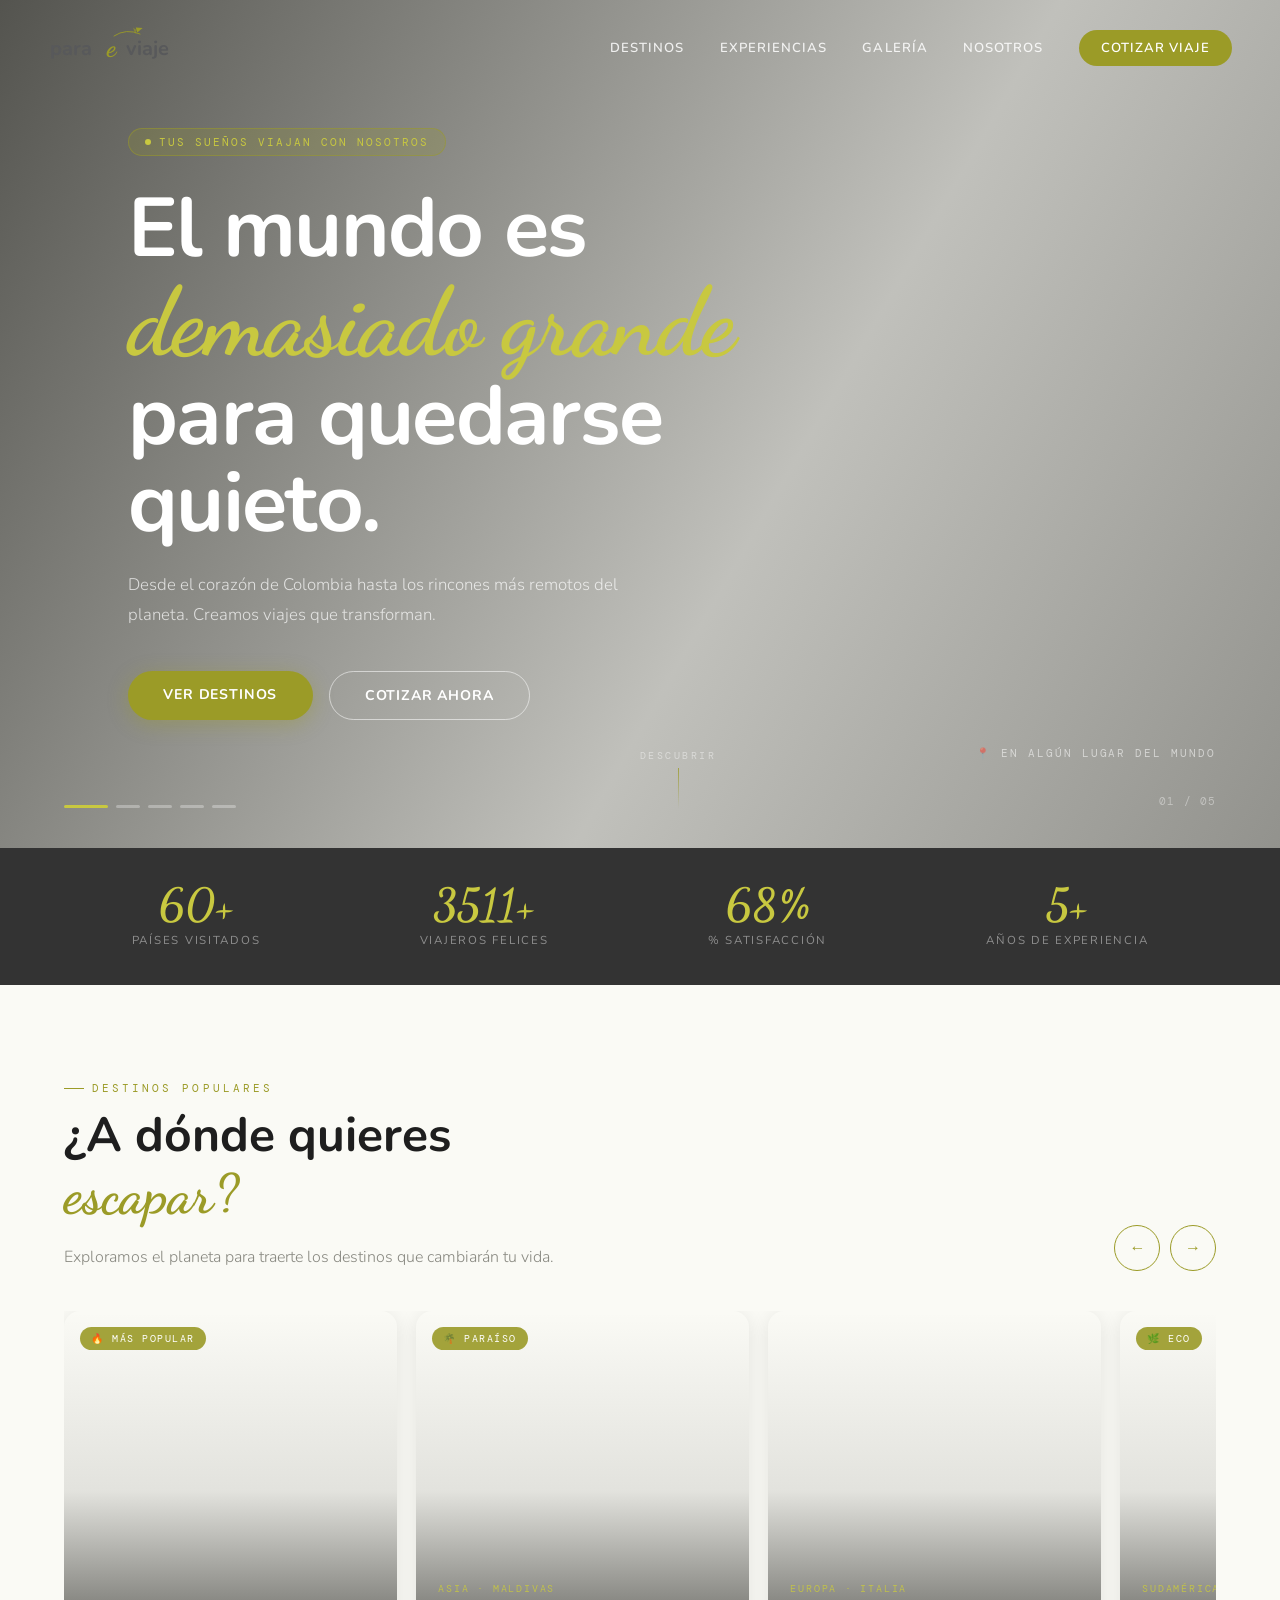
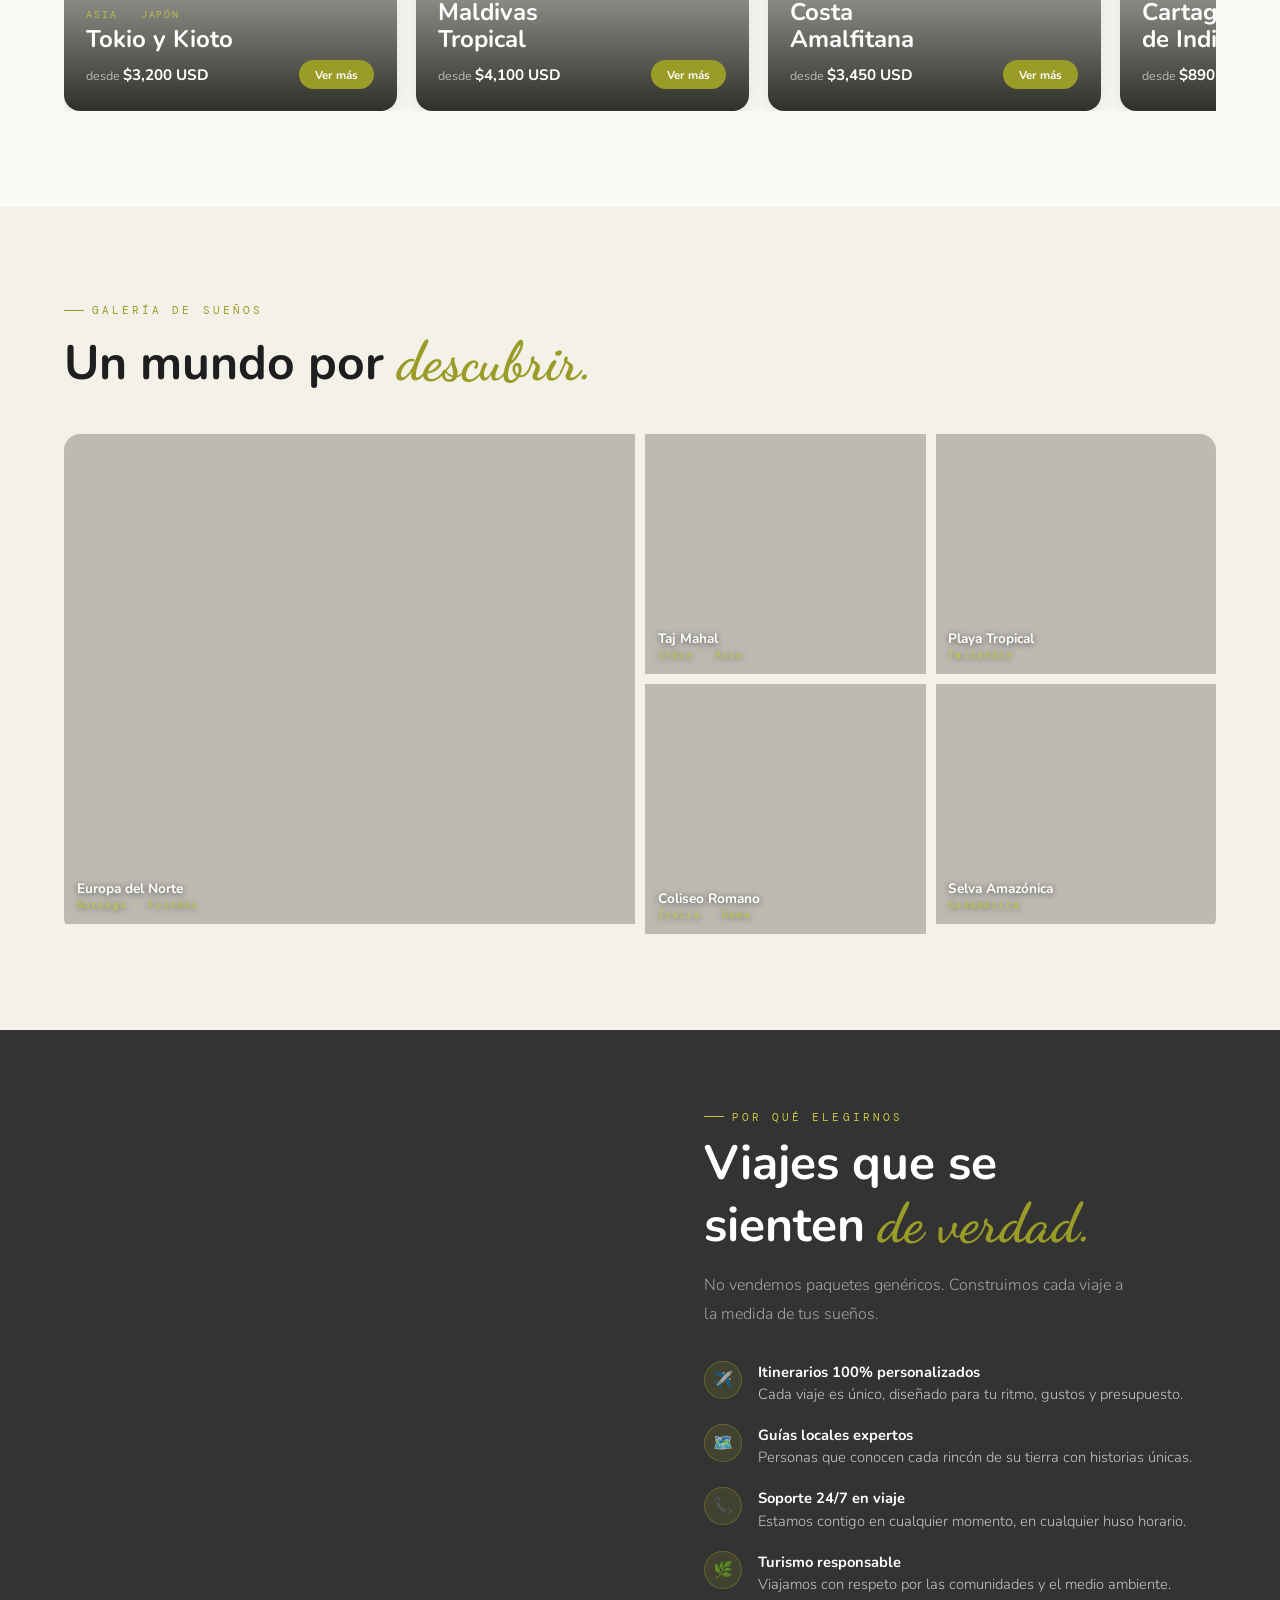
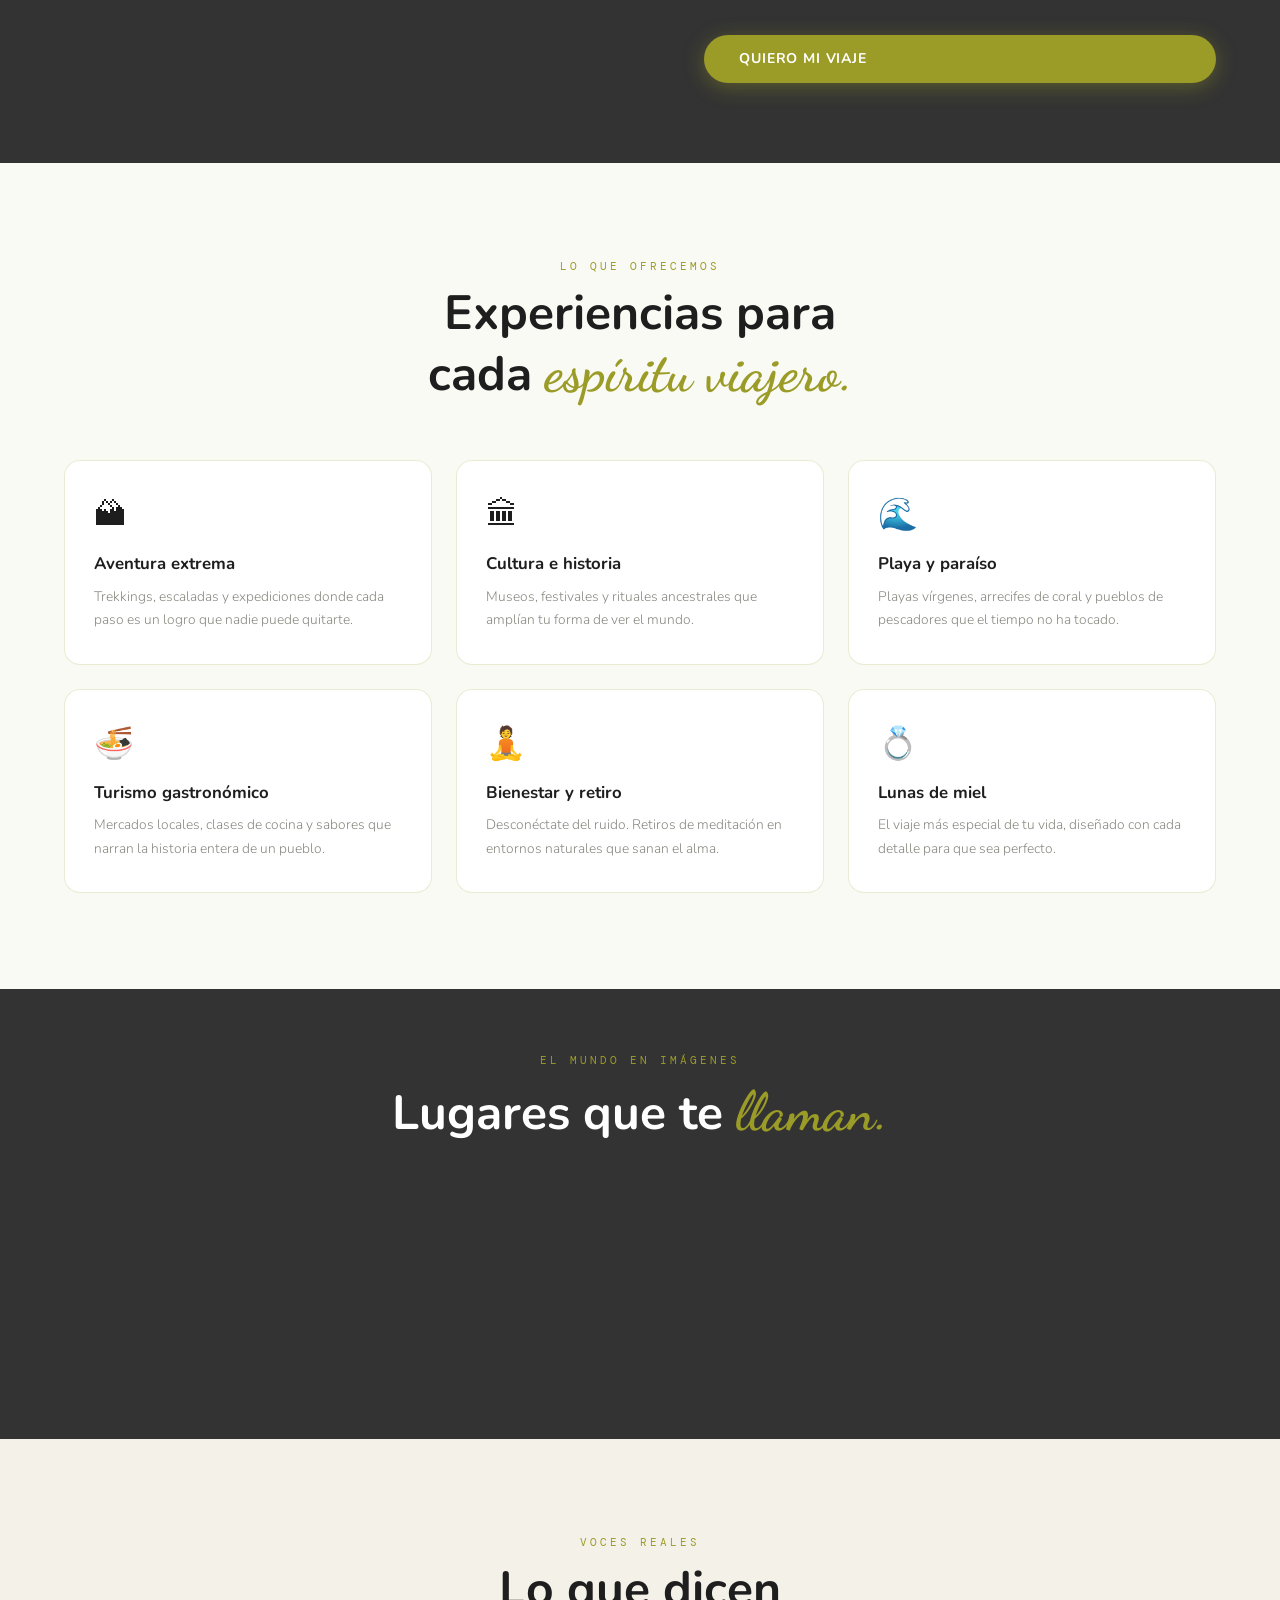
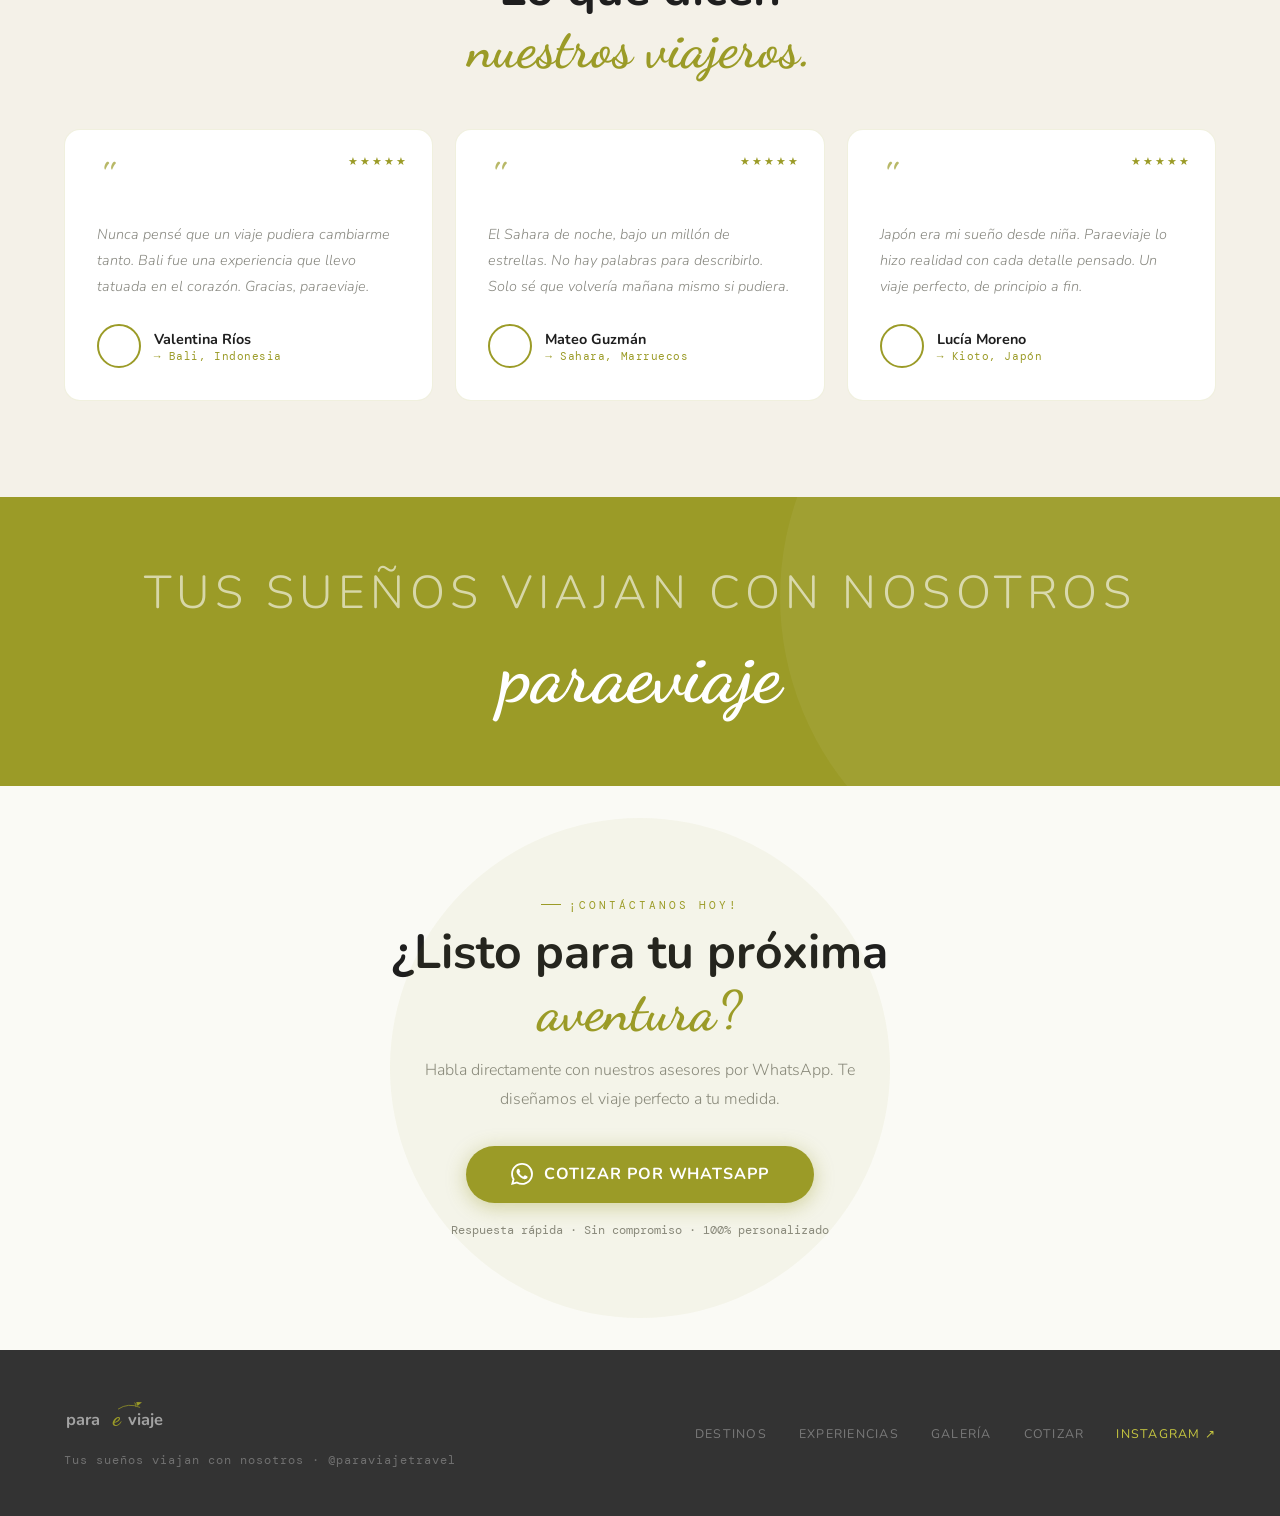
==== commit 0377ee16: "Cambios" ====
--- a/index.html
+++ b/index.html
@@ -12,19 +12,6 @@
 </head>
 <body>
 
-<!-- ============================================================
-     BARRA DE TABS
-============================================================ -->
-<div class="tabs-bar" role="tablist">
-  <button class="tab-btn active" id="tab-landing" onclick="switchTab('landing')" role="tab" aria-selected="true">
-    <span class="tab-icon">✈️</span>
-    <span class="tab-label">paraeviaje</span>
-  </button>
-  <button class="tab-btn" id="tab-sorteo" onclick="switchTab('sorteo')" role="tab" aria-selected="false">
-    <span class="tab-icon">🎁</span>
-    <span class="tab-label">Sorteo 2026</span>
-  </button>
-</div>
 
 <!-- ============================================================
      MOBILE MENU (landing)
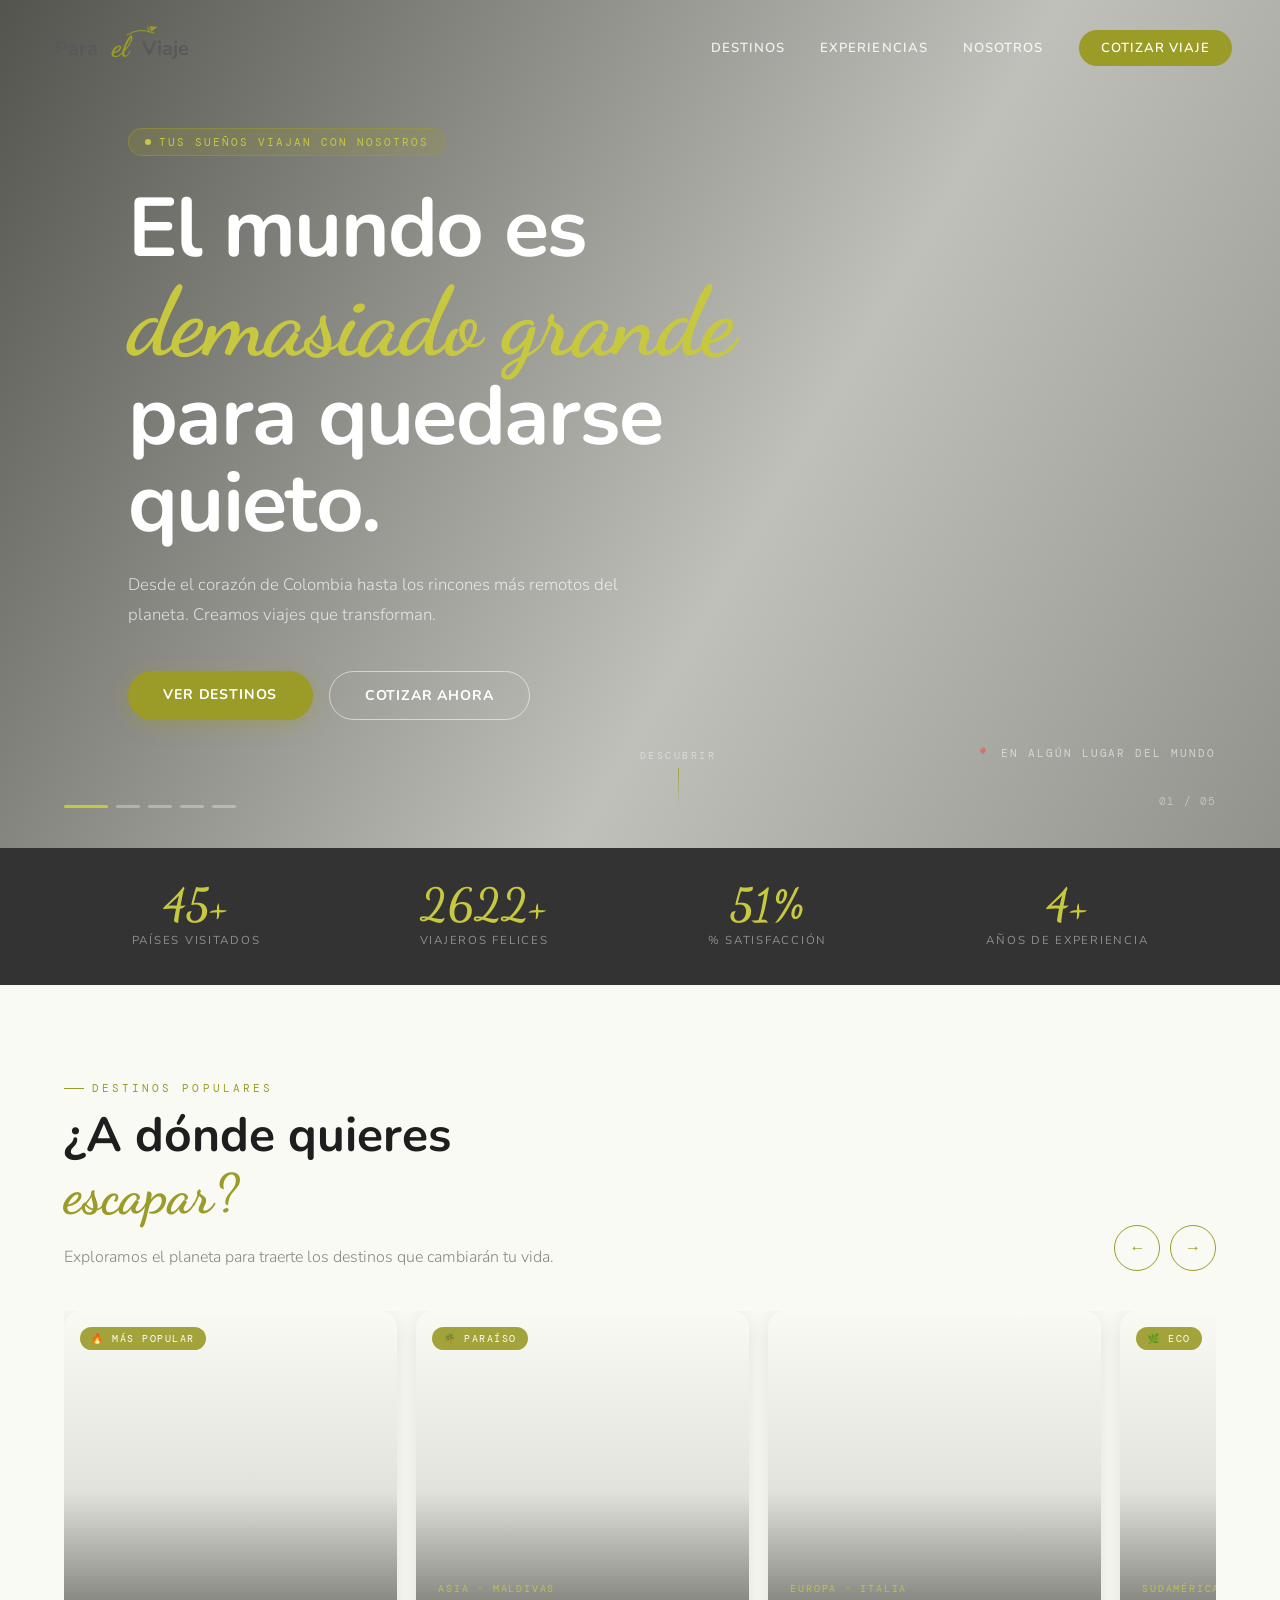
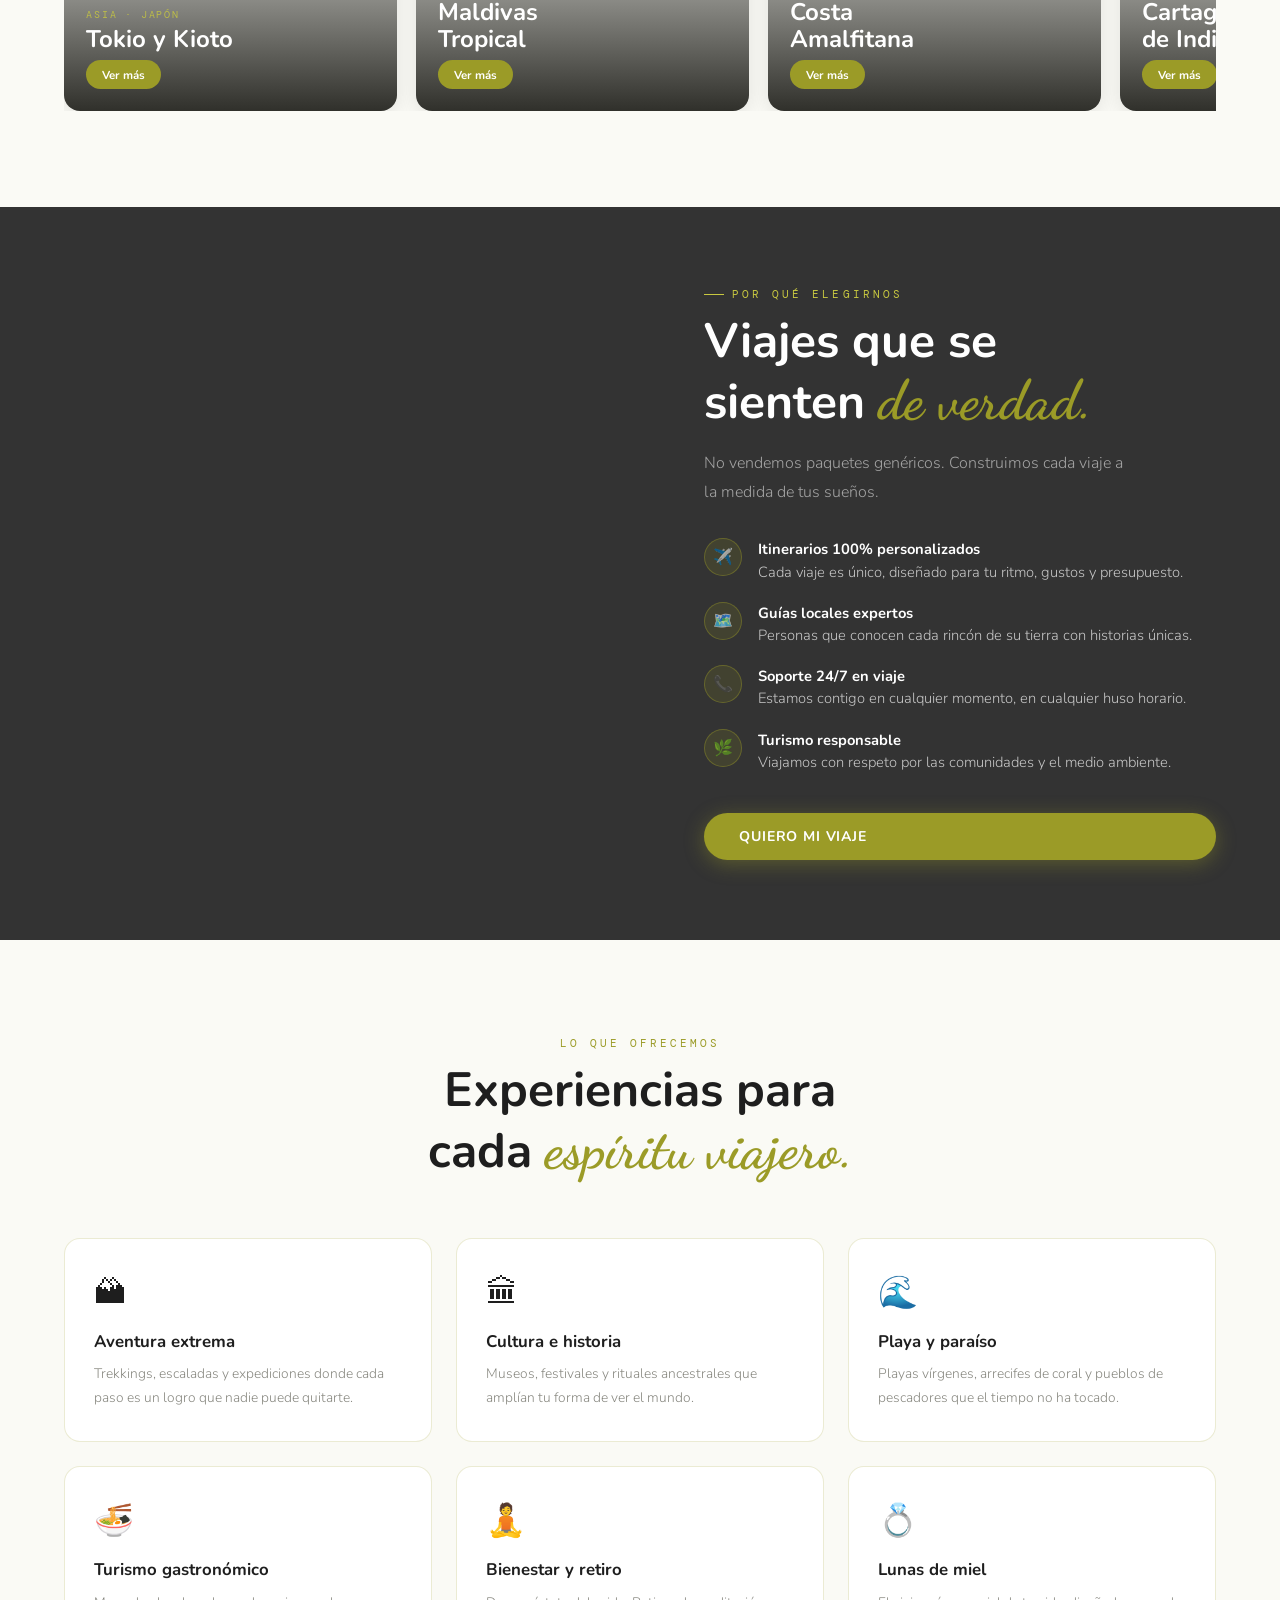
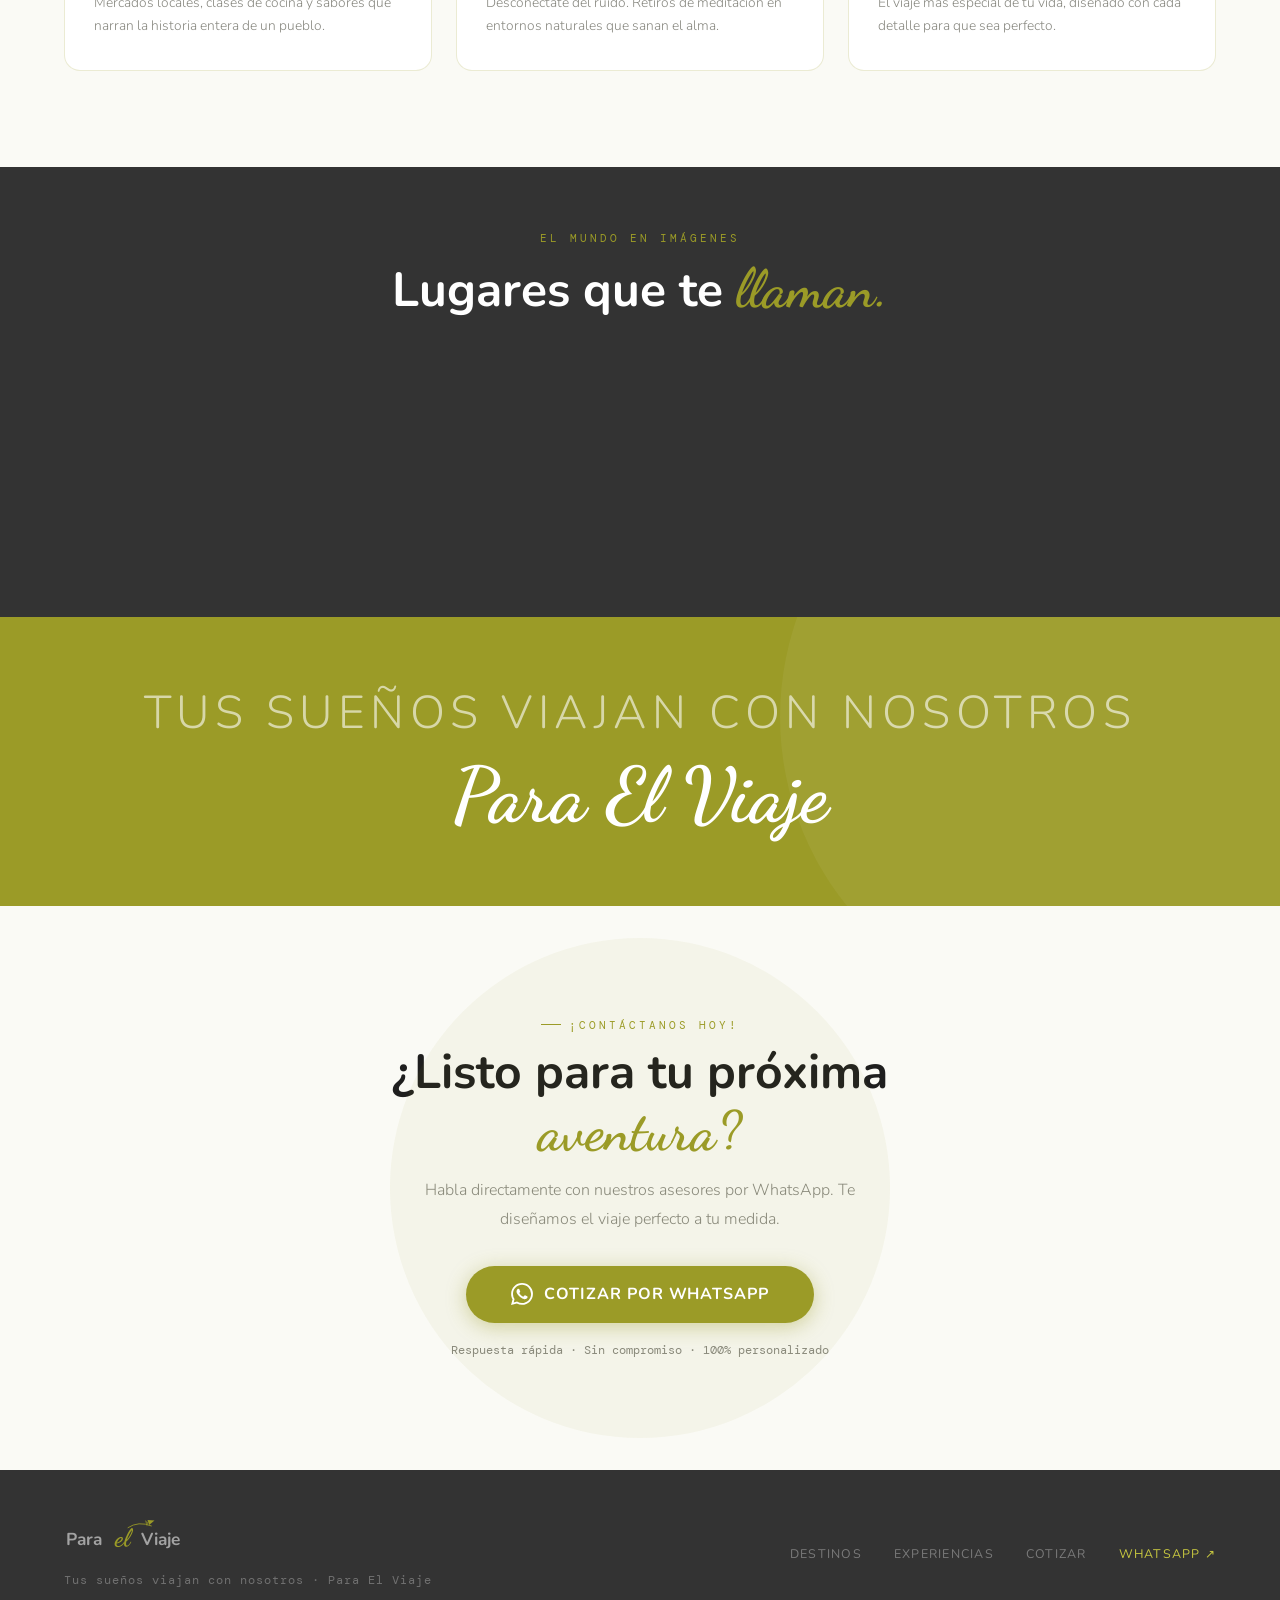
==== commit 258d3308: "Cambios" ====
--- a/index.html
+++ b/index.html
@@ -20,9 +20,8 @@
   <button class="mobile-close" id="mobileClose">✕</button>
   <a href="#destinos" class="mobile-link">Destinos</a>
   <a href="#experiencias" class="mobile-link">Experiencias</a>
-  <a href="#galeria" class="mobile-link">Galería</a>
   <a href="#nosotros" class="mobile-link">Nosotros</a>
-  <a href="#cta" class="mobile-link" style="color:var(--oliva-light)">Cotizar</a>
+  <a href="https://wa.me/573174027066?text=Hola%2C%20me%20gustar%C3%ADa%20cotizar%20un%20viaje" target="_blank" rel="noopener noreferrer" class="mobile-link" style="color:var(--oliva-light)">Cotizar</a>
 </div>
 
 <!-- ============================================================
@@ -33,23 +32,22 @@
   <!-- NAV -->
   <nav id="navbar">
     <a href="#" style="text-decoration:none;display:flex;align-items:center;">
-      <svg width="170" height="46" viewBox="0 0 340 92" xmlns="http://www.w3.org/2000/svg">
-        <text x="4" y="62" font-family="Nunito,sans-serif" font-size="40" font-weight="700" fill="#58595B">para</text>
-        <text x="118" y="64" font-family="Dancing Script,cursive" font-size="54" font-weight="700" fill="#9B9B27">e</text>
-        <path d="M132,24 Q156,8 184,20" stroke="#9B9B27" stroke-width="1.8" fill="none" stroke-linecap="round"/>
-        <g transform="translate(177,12) rotate(-18)">
-          <polygon points="0,-5 13,0 0,5" fill="#9B9B27"/>
-          <polygon points="0,0 -5,7 -5,-7" fill="#9B9B27" opacity="0.6"/>
+      <svg width="195" height="46" viewBox="0 0 370 92" xmlns="http://www.w3.org/2000/svg">
+        <text x="4" y="62" font-family="Nunito,sans-serif" font-size="40" font-weight="700" fill="#58595B">Para</text>
+        <text x="118" y="64" font-family="Dancing Script,cursive" font-size="58" font-weight="700" fill="#9B9B27">el</text>
+        <path d="M148,22 Q172,6 202,18" stroke="#9B9B27" stroke-width="2" fill="none" stroke-linecap="round"/>
+        <g transform="translate(195,10) rotate(-18)">
+          <polygon points="0,-6 15,0 0,6" fill="#9B9B27"/>
+          <polygon points="0,0 -6,8 -6,-8" fill="#9B9B27" opacity="0.6"/>
         </g>
-        <text x="156" y="62" font-family="Nunito,sans-serif" font-size="40" font-weight="700" fill="#58595B">viaje</text>
+        <text x="178" y="62" font-family="Nunito,sans-serif" font-size="40" font-weight="700" fill="#58595B">Viaje</text>
       </svg>
     </a>
     <ul class="nav-links">
       <li><a href="#destinos">Destinos</a></li>
       <li><a href="#experiencias">Experiencias</a></li>
-      <li><a href="#galeria">Galería</a></li>
       <li><a href="#nosotros">Nosotros</a></li>
-      <li><a href="#cta" class="nav-cta">Cotizar viaje</a></li>
+      <li><a href="https://wa.me/573174027066?text=Hola%2C%20me%20gustar%C3%ADa%20cotizar%20un%20viaje" target="_blank" rel="noopener noreferrer" class="nav-cta">Cotizar viaje</a></li>
     </ul>
     <button class="hamburger" id="hamburger" aria-label="Menú"><span></span><span></span><span></span></button>
   </nav>
@@ -69,7 +67,7 @@
       <p class="hero-sub">Desde el corazón de Colombia hasta los rincones más remotos del planeta. Creamos viajes que transforman.</p>
       <div class="hero-actions">
         <a href="#destinos" class="btn-primary">Ver destinos</a>
-        <a href="#cta" class="btn-outline">Cotizar ahora</a>
+        <a href="https://wa.me/573174027066?text=Hola%2C%20me%20gustar%C3%ADa%20cotizar%20un%20viaje" target="_blank" rel="noopener noreferrer" class="btn-outline">Cotizar ahora</a>
       </div>
     </div>
     <div class="hero-dots" id="heroDots">
@@ -104,33 +102,20 @@
     </div>
     <div class="cards-track-wrap">
       <div class="cards-track" id="cardsTrack">
-        <div class="dest-card"><div class="dest-card-img" style="background-image:url('https://images.unsplash.com/photo-1542051841857-5f90071e7989?w=700&q=85')"><span class="dest-card-tag">🔥 Más popular</span></div><div class="dest-card-body"><p class="dest-card-region">Asia · Japón</p><h3 class="dest-card-name">Tokio y Kioto</h3><div class="dest-card-meta"><p class="dest-card-price">desde <strong>$3,200 USD</strong></p><a href="#cta" class="dest-card-btn">Ver más</a></div></div></div>
-        <div class="dest-card"><div class="dest-card-img" style="background-image:url('https://images.unsplash.com/photo-1573843981267-be1999ff37cd?w=700&q=85')"><span class="dest-card-tag">🌴 Paraíso</span></div><div class="dest-card-body"><p class="dest-card-region">Asia · Maldivas</p><h3 class="dest-card-name">Maldivas<br>Tropical</h3><div class="dest-card-meta"><p class="dest-card-price">desde <strong>$4,100 USD</strong></p><a href="#cta" class="dest-card-btn">Ver más</a></div></div></div>
-        <div class="dest-card"><div class="dest-card-img" style="background-image:url('https://images.unsplash.com/photo-1504701954957-2010ec3bcec1?w=700&q=85')"></div><div class="dest-card-body"><p class="dest-card-region">Europa · Italia</p><h3 class="dest-card-name">Costa<br>Amalfitana</h3><div class="dest-card-meta"><p class="dest-card-price">desde <strong>$3,450 USD</strong></p><a href="#cta" class="dest-card-btn">Ver más</a></div></div></div>
-        <div class="dest-card"><div class="dest-card-img" style="background-image:url('https://images.unsplash.com/photo-1583001809873-a128495da465?w=700&q=85')"><span class="dest-card-tag">🌿 Eco</span></div><div class="dest-card-body"><p class="dest-card-region">Sudamérica · Colombia</p><h3 class="dest-card-name">Cartagena<br>de Indias</h3><div class="dest-card-meta"><p class="dest-card-price">desde <strong>$890 USD</strong></p><a href="#cta" class="dest-card-btn">Ver más</a></div></div></div>
-        <div class="dest-card"><div class="dest-card-img" style="background-image:url('https://images.unsplash.com/photo-1526392060635-9d6019884377?w=700&q=85')"></div><div class="dest-card-body"><p class="dest-card-region">África · Marruecos</p><h3 class="dest-card-name">Desierto<br>del Sahara</h3><div class="dest-card-meta"><p class="dest-card-price">desde <strong>$2,100 USD</strong></p><a href="#cta" class="dest-card-btn">Ver más</a></div></div></div>
-        <div class="dest-card"><div class="dest-card-img" style="background-image:url('https://images.unsplash.com/photo-1493246507139-91e8fad9978e?w=700&q=85')"></div><div class="dest-card-body"><p class="dest-card-region">Europa · Suiza</p><h3 class="dest-card-name">Alpes<br>Nevados</h3><div class="dest-card-meta"><p class="dest-card-price">desde <strong>$3,800 USD</strong></p><a href="#cta" class="dest-card-btn">Ver más</a></div></div></div>
-        <div class="dest-card"><div class="dest-card-img" style="background-image:url('https://images.unsplash.com/photo-1552733407-5d5c46c3bb3b?w=700&q=85')"><span class="dest-card-tag">⭐ Favorito</span></div><div class="dest-card-body"><p class="dest-card-region">Oceanía · Bali</p><h3 class="dest-card-name">Bali<br>Espiritual</h3><div class="dest-card-meta"><p class="dest-card-price">desde <strong>$2,350 USD</strong></p><a href="#cta" class="dest-card-btn">Ver más</a></div></div></div>
-        <div class="dest-card"><div class="dest-card-img" style="background-image:url('https://images.unsplash.com/photo-1539635278303-d4002c07eae3?w=700&q=85')"></div><div class="dest-card-body"><p class="dest-card-region">Europa · Grecia</p><h3 class="dest-card-name">Santorini<br>Azul</h3><div class="dest-card-meta"><p class="dest-card-price">desde <strong>$2,900 USD</strong></p><a href="#cta" class="dest-card-btn">Ver más</a></div></div></div>
-        <div class="dest-card"><div class="dest-card-img" style="background-image:url('https://images.unsplash.com/photo-1500835556837-99ac94a94552?w=700&q=85')"></div><div class="dest-card-body"><p class="dest-card-region">Norteamérica · EE.UU.</p><h3 class="dest-card-name">Gran<br>Cañón</h3><div class="dest-card-meta"><p class="dest-card-price">desde <strong>$2,200 USD</strong></p><a href="#cta" class="dest-card-btn">Ver más</a></div></div></div>
-        <div class="dest-card"><div class="dest-card-img" style="background-image:url('https://images.unsplash.com/photo-1483729558449-99ef09a8c325?w=700&q=85')"></div><div class="dest-card-body"><p class="dest-card-region">Sudamérica · Brasil</p><h3 class="dest-card-name">Río de<br>Janeiro</h3><div class="dest-card-meta"><p class="dest-card-price">desde <strong>$1,650 USD</strong></p><a href="#cta" class="dest-card-btn">Ver más</a></div></div></div>
+        <div class="dest-card"><div class="dest-card-img" style="background-image:url('https://images.unsplash.com/photo-1542051841857-5f90071e7989?w=700&q=85')"><span class="dest-card-tag">🔥 Más popular</span></div><div class="dest-card-body"><p class="dest-card-region">Asia · Japón</p><h3 class="dest-card-name">Tokio y Kioto</h3><div class="dest-card-meta"><a href="https://wa.me/573174027066?text=Hola%2C%20me%20gustar%C3%ADa%20cotizar%20este%20destino" target="_blank" rel="noopener noreferrer" class="dest-card-btn">Ver más</a></div></div></div>
+        <div class="dest-card"><div class="dest-card-img" style="background-image:url('https://images.unsplash.com/photo-1573843981267-be1999ff37cd?w=700&q=85')"><span class="dest-card-tag">🌴 Paraíso</span></div><div class="dest-card-body"><p class="dest-card-region">Asia · Maldivas</p><h3 class="dest-card-name">Maldivas<br>Tropical</h3><div class="dest-card-meta"><a href="https://wa.me/573174027066?text=Hola%2C%20me%20gustar%C3%ADa%20cotizar%20este%20destino" target="_blank" rel="noopener noreferrer" class="dest-card-btn">Ver más</a></div></div></div>
+        <div class="dest-card"><div class="dest-card-img" style="background-image:url('https://images.unsplash.com/photo-1504701954957-2010ec3bcec1?w=700&q=85')"></div><div class="dest-card-body"><p class="dest-card-region">Europa · Italia</p><h3 class="dest-card-name">Costa<br>Amalfitana</h3><div class="dest-card-meta"><a href="https://wa.me/573174027066?text=Hola%2C%20me%20gustar%C3%ADa%20cotizar%20este%20destino" target="_blank" rel="noopener noreferrer" class="dest-card-btn">Ver más</a></div></div></div>
+        <div class="dest-card"><div class="dest-card-img" style="background-image:url('https://images.unsplash.com/photo-1533050487297-09b450131914?w=700&q=85')"><span class="dest-card-tag">🌿 Eco</span></div><div class="dest-card-body"><p class="dest-card-region">Sudamérica · Colombia</p><h3 class="dest-card-name">Cartagena<br>de Indias</h3><div class="dest-card-meta"><a href="https://wa.me/573174027066?text=Hola%2C%20me%20gustar%C3%ADa%20cotizar%20este%20destino" target="_blank" rel="noopener noreferrer" class="dest-card-btn">Ver más</a></div></div></div>
+        <div class="dest-card"><div class="dest-card-img" style="background-image:url('https://images.unsplash.com/photo-1509316785289-025f5b846b35?w=700&q=85')"></div><div class="dest-card-body"><p class="dest-card-region">África · Marruecos</p><h3 class="dest-card-name">Desierto<br>del Sahara</h3><div class="dest-card-meta"><a href="https://wa.me/573174027066?text=Hola%2C%20me%20gustar%C3%ADa%20cotizar%20este%20destino" target="_blank" rel="noopener noreferrer" class="dest-card-btn">Ver más</a></div></div></div>
+        <div class="dest-card"><div class="dest-card-img" style="background-image:url('https://images.unsplash.com/photo-1493246507139-91e8fad9978e?w=700&q=85')"></div><div class="dest-card-body"><p class="dest-card-region">Europa · Suiza</p><h3 class="dest-card-name">Alpes<br>Nevados</h3><div class="dest-card-meta"><a href="https://wa.me/573174027066?text=Hola%2C%20me%20gustar%C3%ADa%20cotizar%20este%20destino" target="_blank" rel="noopener noreferrer" class="dest-card-btn">Ver más</a></div></div></div>
+        <div class="dest-card"><div class="dest-card-img" style="background-image:url('https://images.unsplash.com/photo-1552733407-5d5c46c3bb3b?w=700&q=85')"><span class="dest-card-tag">⭐ Favorito</span></div><div class="dest-card-body"><p class="dest-card-region">Oceanía · Bali</p><h3 class="dest-card-name">Bali<br>Espiritual</h3><div class="dest-card-meta"><a href="https://wa.me/573174027066?text=Hola%2C%20me%20gustar%C3%ADa%20cotizar%20este%20destino" target="_blank" rel="noopener noreferrer" class="dest-card-btn">Ver más</a></div></div></div>
+        <div class="dest-card"><div class="dest-card-img" style="background-image:url('https://images.unsplash.com/photo-1539635278303-d4002c07eae3?w=700&q=85')"></div><div class="dest-card-body"><p class="dest-card-region">Europa · Grecia</p><h3 class="dest-card-name">Santorini<br>Azul</h3><div class="dest-card-meta"><a href="https://wa.me/573174027066?text=Hola%2C%20me%20gustar%C3%ADa%20cotizar%20este%20destino" target="_blank" rel="noopener noreferrer" class="dest-card-btn">Ver más</a></div></div></div>
+        <div class="dest-card"><div class="dest-card-img" style="background-image:url('https://images.unsplash.com/photo-1474044159687-1ee9f3a51722?w=700&q=85')"></div><div class="dest-card-body"><p class="dest-card-region">Norteamérica · EE.UU.</p><h3 class="dest-card-name">Gran<br>Cañón</h3><div class="dest-card-meta"><a href="https://wa.me/573174027066?text=Hola%2C%20me%20gustar%C3%ADa%20cotizar%20este%20destino" target="_blank" rel="noopener noreferrer" class="dest-card-btn">Ver más</a></div></div></div>
+        <div class="dest-card"><div class="dest-card-img" style="background-image:url('https://images.unsplash.com/photo-1483729558449-99ef09a8c325?w=700&q=85')"></div><div class="dest-card-body"><p class="dest-card-region">Sudamérica · Brasil</p><h3 class="dest-card-name">Río de<br>Janeiro</h3><div class="dest-card-meta"><a href="https://wa.me/573174027066?text=Hola%2C%20me%20gustar%C3%ADa%20cotizar%20este%20destino" target="_blank" rel="noopener noreferrer" class="dest-card-btn">Ver más</a></div></div></div>
       </div>
     </div>
   </section>
 
-  <!-- MOSAICO -->
-  <section class="mosaic-section reveal" id="galeria">
-    <p class="section-tag">Galería de sueños</p>
-    <h2 class="section-title">Un mundo por <span class="cursiva">descubrir.</span></h2>
-    <div class="mosaic-grid">
-      <div class="mosaic-cell large" style="background-image:url('https://images.unsplash.com/photo-1476514525535-07fb3b4ae5f1?w=900&q=85')"><div class="mosaic-label">Europa del Norte<small>Noruega · Fiordos</small></div></div>
-      <div class="mosaic-cell" style="background-image:url('https://images.unsplash.com/photo-1583454110551-21f2fa2afe61?w=600&q=85')"><div class="mosaic-label">Taj Mahal<small>India · Asia</small></div></div>
-      <div class="mosaic-cell" style="background-image:url('https://images.unsplash.com/photo-1518548419970-58e3b4079ab2?w=600&q=85')"><div class="mosaic-label">Playa Tropical<small>Tailandia</small></div></div>
-      <div class="mosaic-cell tall" style="background-image:url('https://images.unsplash.com/photo-1467269204594-9661b134dd2b?w=600&q=85')"><div class="mosaic-label">Coliseo Romano<small>Italia · Roma</small></div></div>
-      <div class="mosaic-cell" style="background-image:url('https://images.unsplash.com/photo-1520250497591-112f2f40a3f4?w=600&q=85')"><div class="mosaic-label">Selva Amazónica<small>Sudamérica</small></div></div>
-      <div class="mosaic-cell" style="background-image:url('https://images.unsplash.com/photo-1518684079-3c830dcef090?w=600&q=85')"><div class="mosaic-label">Dubai<small>Emiratos Árabes</small></div></div>
-    </div>
-  </section>
 
   <!-- NOSOTROS -->
   <div class="feature-section" id="nosotros">
@@ -145,7 +130,7 @@
         <li><div class="feat-icon">📞</div><div class="feat-text"><strong>Soporte 24/7 en viaje</strong>Estamos contigo en cualquier momento, en cualquier huso horario.</div></li>
         <li><div class="feat-icon">🌿</div><div class="feat-text"><strong>Turismo responsable</strong>Viajamos con respeto por las comunidades y el medio ambiente.</div></li>
       </ul>
-      <a href="#cta" class="btn-primary" style="display:inline-block;margin-top:0.5rem;text-decoration:none;">Quiero mi viaje</a>
+      <a href="https://wa.me/573174027066?text=Hola%2C%20quiero%20planificar%20mi%20viaje%20ideal" target="_blank" rel="noopener noreferrer" class="btn-primary" style="display:inline-block;margin-top:0.5rem;text-decoration:none;">Quiero mi viaje</a>
     </div>
   </div>
 
@@ -195,22 +180,10 @@
     </div>
   </div>
 
-  <!-- TESTIMONIOS -->
-  <section class="testimonials">
-    <div class="test-header reveal">
-      <p class="section-tag">Voces reales</p>
-      <h2 class="section-title">Lo que dicen<br><span class="cursiva">nuestros viajeros.</span></h2>
-    </div>
-    <div class="test-grid reveal">
-      <div class="test-card"><div class="test-stars">★★★★★</div><div class="test-quote">"</div><p class="test-text">Nunca pensé que un viaje pudiera cambiarme tanto. Bali fue una experiencia que llevo tatuada en el corazón. Gracias, paraeviaje.</p><div class="test-author"><div class="test-avatar" style="background-image:url('https://images.unsplash.com/photo-1494790108377-be9c29b29330?w=100&q=80')"></div><div><div class="test-name">Valentina Ríos</div><div class="test-trip">→ Bali, Indonesia</div></div></div></div>
-      <div class="test-card"><div class="test-stars">★★★★★</div><div class="test-quote">"</div><p class="test-text">El Sahara de noche, bajo un millón de estrellas. No hay palabras para describirlo. Solo sé que volvería mañana mismo si pudiera.</p><div class="test-author"><div class="test-avatar" style="background-image:url('https://images.unsplash.com/photo-1507003211169-0a1dd7228f2d?w=100&q=80')"></div><div><div class="test-name">Mateo Guzmán</div><div class="test-trip">→ Sahara, Marruecos</div></div></div></div>
-      <div class="test-card"><div class="test-stars">★★★★★</div><div class="test-quote">"</div><p class="test-text">Japón era mi sueño desde niña. Paraeviaje lo hizo realidad con cada detalle pensado. Un viaje perfecto, de principio a fin.</p><div class="test-author"><div class="test-avatar" style="background-image:url('https://images.unsplash.com/photo-1438761681033-6461ffad8d80?w=100&q=80')"></div><div><div class="test-name">Lucía Moreno</div><div class="test-trip">→ Kioto, Japón</div></div></div></div>
-    </div>
-  </section>
 
   <!-- TAGLINE -->
   <div class="tagline-section reveal">
-    <p class="tagline-big"><span>Tus sueños viajan con nosotros</span>paraeviaje</p>
+    <p class="tagline-big"><span>Tus sueños viajan con nosotros</span>Para El Viaje</p>
   </div>
 
   <!-- CTA -->
@@ -230,160 +203,24 @@
   <!-- FOOTER -->
   <footer>
     <div>
-      <svg width="140" height="40" viewBox="0 0 340 92" xmlns="http://www.w3.org/2000/svg">
-        <text x="4" y="62" font-family="Nunito,sans-serif" font-size="40" font-weight="700" fill="rgba(255,255,255,0.55)">para</text>
-        <text x="118" y="64" font-family="Dancing Script,cursive" font-size="54" font-weight="700" fill="#9B9B27">e</text>
-        <path d="M132,24 Q156,8 184,20" stroke="#9B9B27" stroke-width="1.8" fill="none" stroke-linecap="round"/>
-        <g transform="translate(177,12) rotate(-18)"><polygon points="0,-5 13,0 0,5" fill="#9B9B27"/><polygon points="0,0 -5,7 -5,-7" fill="#9B9B27" opacity="0.6"/></g>
-        <text x="156" y="62" font-family="Nunito,sans-serif" font-size="40" font-weight="700" fill="rgba(255,255,255,0.55)">viaje</text>
+      <svg width="160" height="40" viewBox="0 0 370 92" xmlns="http://www.w3.org/2000/svg">
+        <text x="4" y="62" font-family="Nunito,sans-serif" font-size="40" font-weight="700" fill="rgba(255,255,255,0.55)">Para</text>
+        <text x="118" y="64" font-family="Dancing Script,cursive" font-size="58" font-weight="700" fill="#9B9B27">el</text>
+        <path d="M148,22 Q172,6 202,18" stroke="#9B9B27" stroke-width="2" fill="none" stroke-linecap="round"/>
+        <g transform="translate(195,10) rotate(-18)"><polygon points="0,-6 15,0 0,6" fill="#9B9B27"/><polygon points="0,0 -6,8 -6,-8" fill="#9B9B27" opacity="0.6"/></g>
+        <text x="178" y="62" font-family="Nunito,sans-serif" font-size="40" font-weight="700" fill="rgba(255,255,255,0.55)">Viaje</text>
       </svg>
-      <p class="footer-tagline">Tus sueños viajan con nosotros · @paraviajetravel</p>
+      <p class="footer-tagline">Tus sueños viajan con nosotros · Para El Viaje</p>
     </div>
     <ul class="footer-links">
       <li><a href="#destinos">Destinos</a></li>
       <li><a href="#experiencias">Experiencias</a></li>
-      <li><a href="#galeria">Galería</a></li>
-      <li><a href="#cta">Cotizar</a></li>
-      <li><a href="https://www.instagram.com/paraviajetravel" target="_blank" style="color:var(--oliva-light)!important;">Instagram ↗</a></li>
+      <li><a href="https://wa.me/573174027066?text=Hola%2C%20me%20gustar%C3%ADa%20cotizar%20un%20viaje" target="_blank" rel="noopener noreferrer">Cotizar</a></li>
+      <li><a href="https://wa.me/573174027066" target="_blank" rel="noopener noreferrer" style="color:var(--oliva-light)!important;">WhatsApp ↗</a></li>
     </ul>
   </footer>
 
 </div><!-- /page-landing -->
-
-
-<!-- ============================================================
-     TAB 2: SORTEO 2026
-============================================================ -->
-<div class="page" id="page-sorteo">
-  <div class="sorteo-page">
-
-    <!-- HERO SORTEO -->
-    <div class="sorteo-hero">
-      <div class="sorteo-hero-content">
-        <span class="sorteo-logo-icon">✈️</span>
-        <h1>¡Viaja y<br><span class="cursiva">Gana!</span></h1>
-        <span class="sorteo-hero-sub">Gran Sorteo de Premios · 2026</span>
-        <p class="sorteo-hero-desc">Escaneaste nuestro código QR y ya eres parte de esta experiencia.<br>Completa tus datos y descubre el premio que el mundo tiene reservado para ti.</p>
-        <a href="#formulario-sorteo" class="sorteo-btn-hero">Participar Ahora 🎁</a>
-      </div>
-    </div>
-
-    <!-- FORMULARIO -->
-    <div class="sorteo-body">
-      <section id="formulario-sorteo">
-        <div class="form-card">
-          <div class="form-header">
-            <span class="form-icon">🌍</span>
-            <h2>Registro de Participante</h2>
-            <p>Completa tus datos para descubrir tu premio</p>
-          </div>
-          <form id="registroForm" novalidate autocomplete="on">
-            <div class="form-group">
-              <label for="nombre">Nombre Completo <span class="required">*</span></label>
-              <input type="text" id="nombre" name="nombre" placeholder="Ej: María González Pérez" autocomplete="name" required>
-              <span class="error-msg" id="error-nombre" role="alert" aria-live="polite"></span>
-            </div>
-            <div class="form-group">
-              <label for="cedula">Número de Cédula <span class="required">*</span></label>
-              <input type="text" id="cedula" name="cedula" placeholder="Ej: 1023456789" inputmode="numeric" autocomplete="off" required>
-              <span class="error-msg" id="error-cedula" role="alert" aria-live="polite"></span>
-            </div>
-            <div class="form-group">
-              <label for="telefono">Teléfono / Celular <span class="required">*</span></label>
-              <input type="tel" id="telefono" name="telefono" placeholder="Ej: 3001234567" inputmode="tel" autocomplete="tel" required>
-              <span class="error-msg" id="error-telefono" role="alert" aria-live="polite"></span>
-            </div>
-            <div class="form-group">
-              <label for="email">Correo Electrónico <span class="required">*</span></label>
-              <input type="email" id="email" name="email" placeholder="Ej: maria@correo.com" autocomplete="email" required>
-              <span class="error-msg" id="error-email" role="alert" aria-live="polite"></span>
-            </div>
-            <button type="submit" class="btn-submit" id="btnSubmit">
-              <span class="btn-text">¡Descubrir mi Premio!</span>
-              <span class="btn-icon">🎁</span>
-            </button>
-          </form>
-          <div class="legal-note" role="contentinfo">
-            <p>* Los descuentos aplican antes de impuestos. Para temporada media y alta validar descuentos y beneficios. Válido para 2026 y 2027.</p>
-          </div>
-        </div>
-      </section>
-
-      <!-- SECCIÓN PREMIO -->
-      <section id="premio-section" class="prize-section hidden" aria-live="polite">
-        <div class="prize-card">
-          <div class="prize-confetti" id="confetti-container" aria-hidden="true"></div>
-          <div class="prize-header">
-            <div class="prize-trophy">🏆</div>
-            <h2 class="prize-title">¡Felicitaciones!</h2>
-            <p class="prize-winner-name" id="ganador-nombre"></p>
-            <p class="prize-subtitle">Has ganado el siguiente premio:</p>
-          </div>
-          <div class="prize-box">
-            <div class="prize-number" id="premio-titulo"></div>
-            <div class="prize-description" id="premio-texto"></div>
-          </div>
-          <div class="prize-footer-note">
-            <p>⭐ Aplica para compras ≥ $25.000 · Válido 2026–2027</p>
-            <p>Un asesor de viajes se comunicará contigo para hacer efectivo tu premio.</p>
-          </div>
-          <button class="btn-reclamar" onclick="reclamarPremio()">
-            <span>📲 Reclamar Premio por WhatsApp</span>
-          </button>
-          <div class="prize-actions">
-            <button class="btn-share" onclick="compartirPremio()">📤 Compartir</button>
-          </div>
-        </div>
-      </section>
-
-      <!-- PANEL ADMIN -->
-      <section id="admin-section" class="admin-section hidden">
-        <div class="admin-card">
-          <div class="admin-header">
-            <h3>Panel de Registros</h3>
-            <div class="admin-actions">
-              <button class="btn-export" onclick="exportarJSON()">⬇️ Exportar JSON</button>
-              <button class="btn-clear" onclick="limpiarRegistros()">🗑️ Limpiar Todo</button>
-              <button class="btn-close-admin" onclick="toggleAdmin()">✕ Cerrar</button>
-            </div>
-          </div>
-          <div class="admin-stats" id="admin-stats"></div>
-          <div class="admin-table-wrapper">
-            <table class="admin-table" id="admin-tabla">
-              <thead>
-                <tr><th>#</th><th>Nombre</th><th>Cédula</th><th>Teléfono</th><th>Email</th><th>Premio</th><th>Fecha</th></tr>
-              </thead>
-              <tbody id="admin-tbody"></tbody>
-            </table>
-            <p class="no-records hidden" id="no-records">No hay registros aún.</p>
-          </div>
-        </div>
-      </section>
-
-    </div><!-- /sorteo-body -->
-
-    <!-- FOOTER SORTEO -->
-    <div class="sorteo-footer">
-      <svg width="110" height="30" viewBox="0 0 340 92" xmlns="http://www.w3.org/2000/svg" style="margin-bottom:0.5rem;">
-        <text x="4" y="62" font-family="Nunito,sans-serif" font-size="40" font-weight="700" fill="rgba(255,255,255,0.45)">para</text>
-        <text x="118" y="64" font-family="Dancing Script,cursive" font-size="54" font-weight="700" fill="#9B9B27">e</text>
-        <path d="M132,24 Q156,8 184,20" stroke="#9B9B27" stroke-width="1.8" fill="none" stroke-linecap="round"/>
-        <g transform="translate(177,12) rotate(-18)"><polygon points="0,-5 13,0 0,5" fill="#9B9B27"/><polygon points="0,0 -5,7 -5,-7" fill="#9B9B27" opacity="0.6"/></g>
-        <text x="156" y="62" font-family="Nunito,sans-serif" font-size="40" font-weight="700" fill="rgba(255,255,255,0.45)">viaje</text>
-      </svg>
-      <p>© 2026 paraeviaje · Todos los derechos reservados</p>
-      <p>Los premios aplican para compras ≥ $25.000 · Descuentos antes de impuestos · Válido 2026–2027</p>
-    </div>
-
-  </div><!-- /sorteo-page -->
-</div><!-- /page-sorteo -->
-
-<!-- Botón admin flotante (solo visible en tab sorteo) -->
-<button class="btn-admin-float" id="btnAdminFloat" onclick="toggleAdmin()" title="Panel Admin" aria-label="Abrir panel de administración">⚙️</button>
-
-<!-- Toast -->
-<div class="notif" id="notif">✓ ¡Genial! Te escribiremos muy pronto. Prepárate para viajar 🌍</div>
-
 <script src="script.js"></script>
 </body>
 </html>
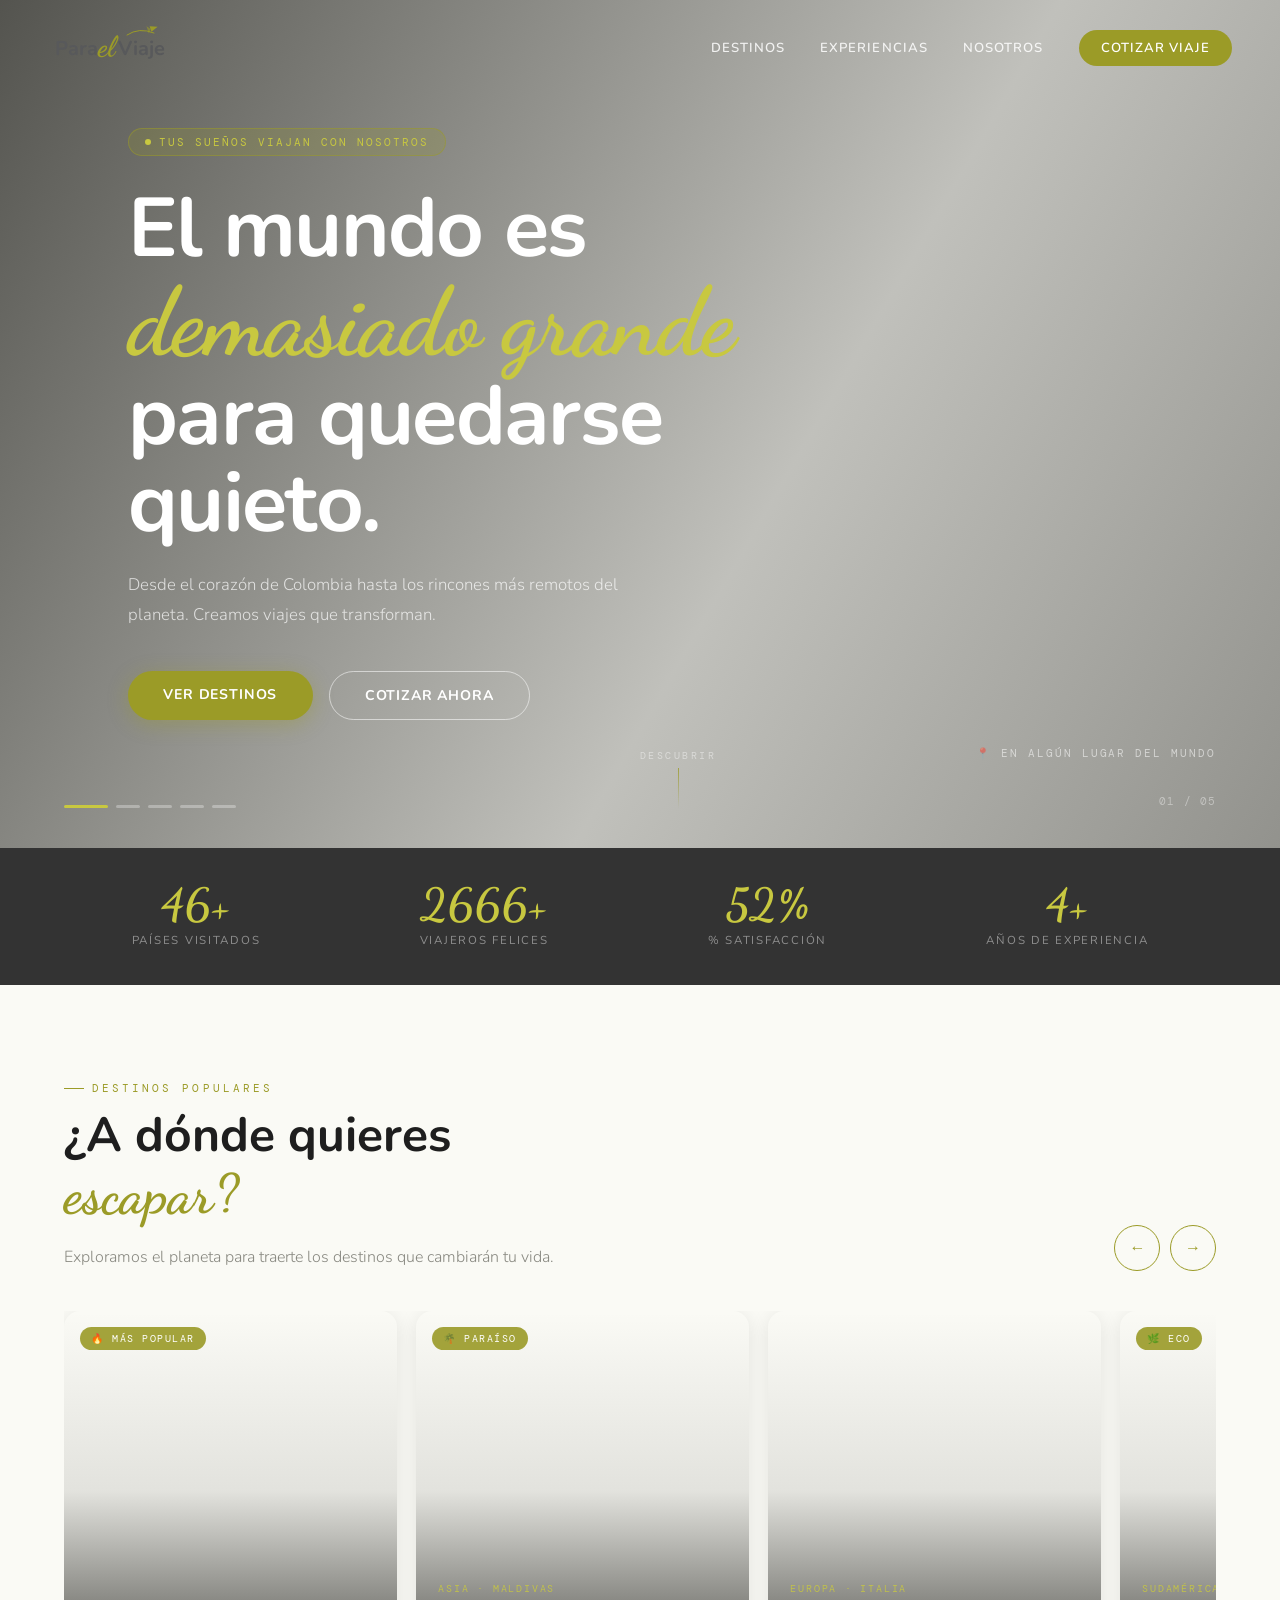
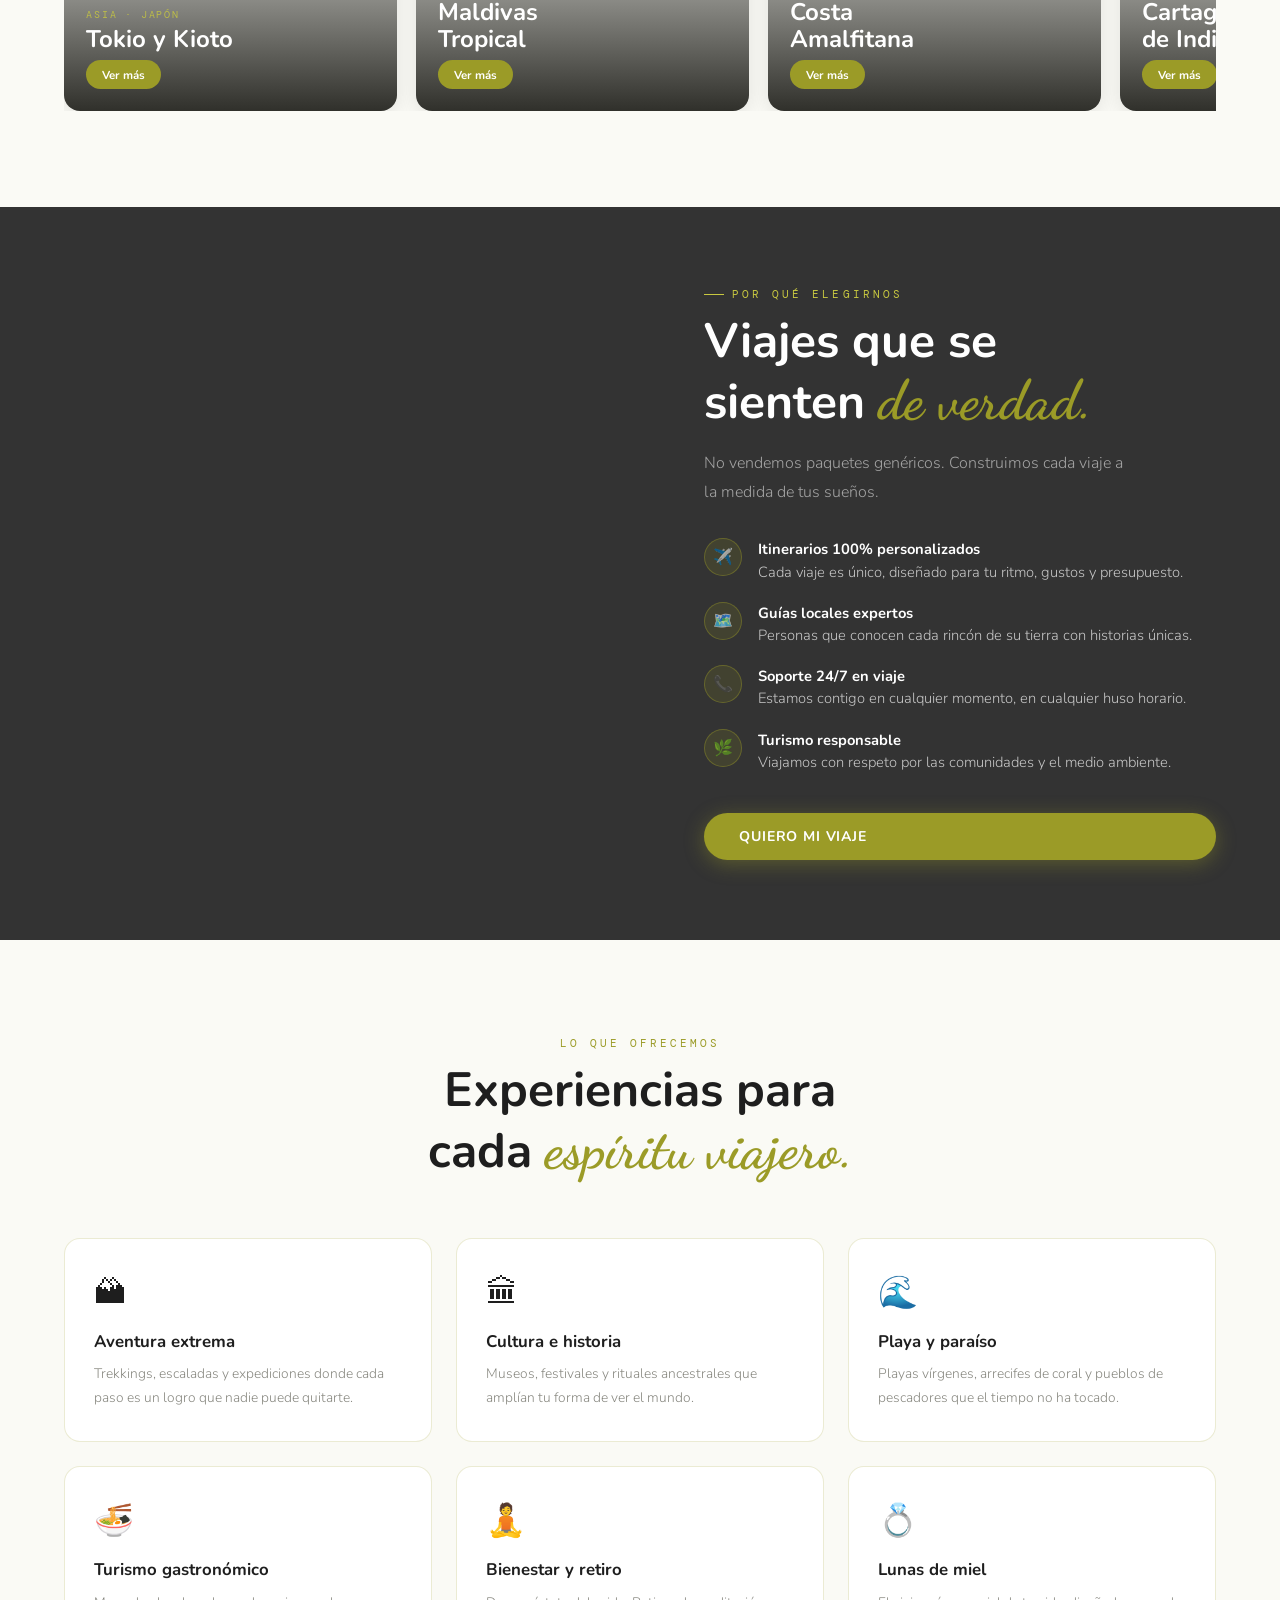
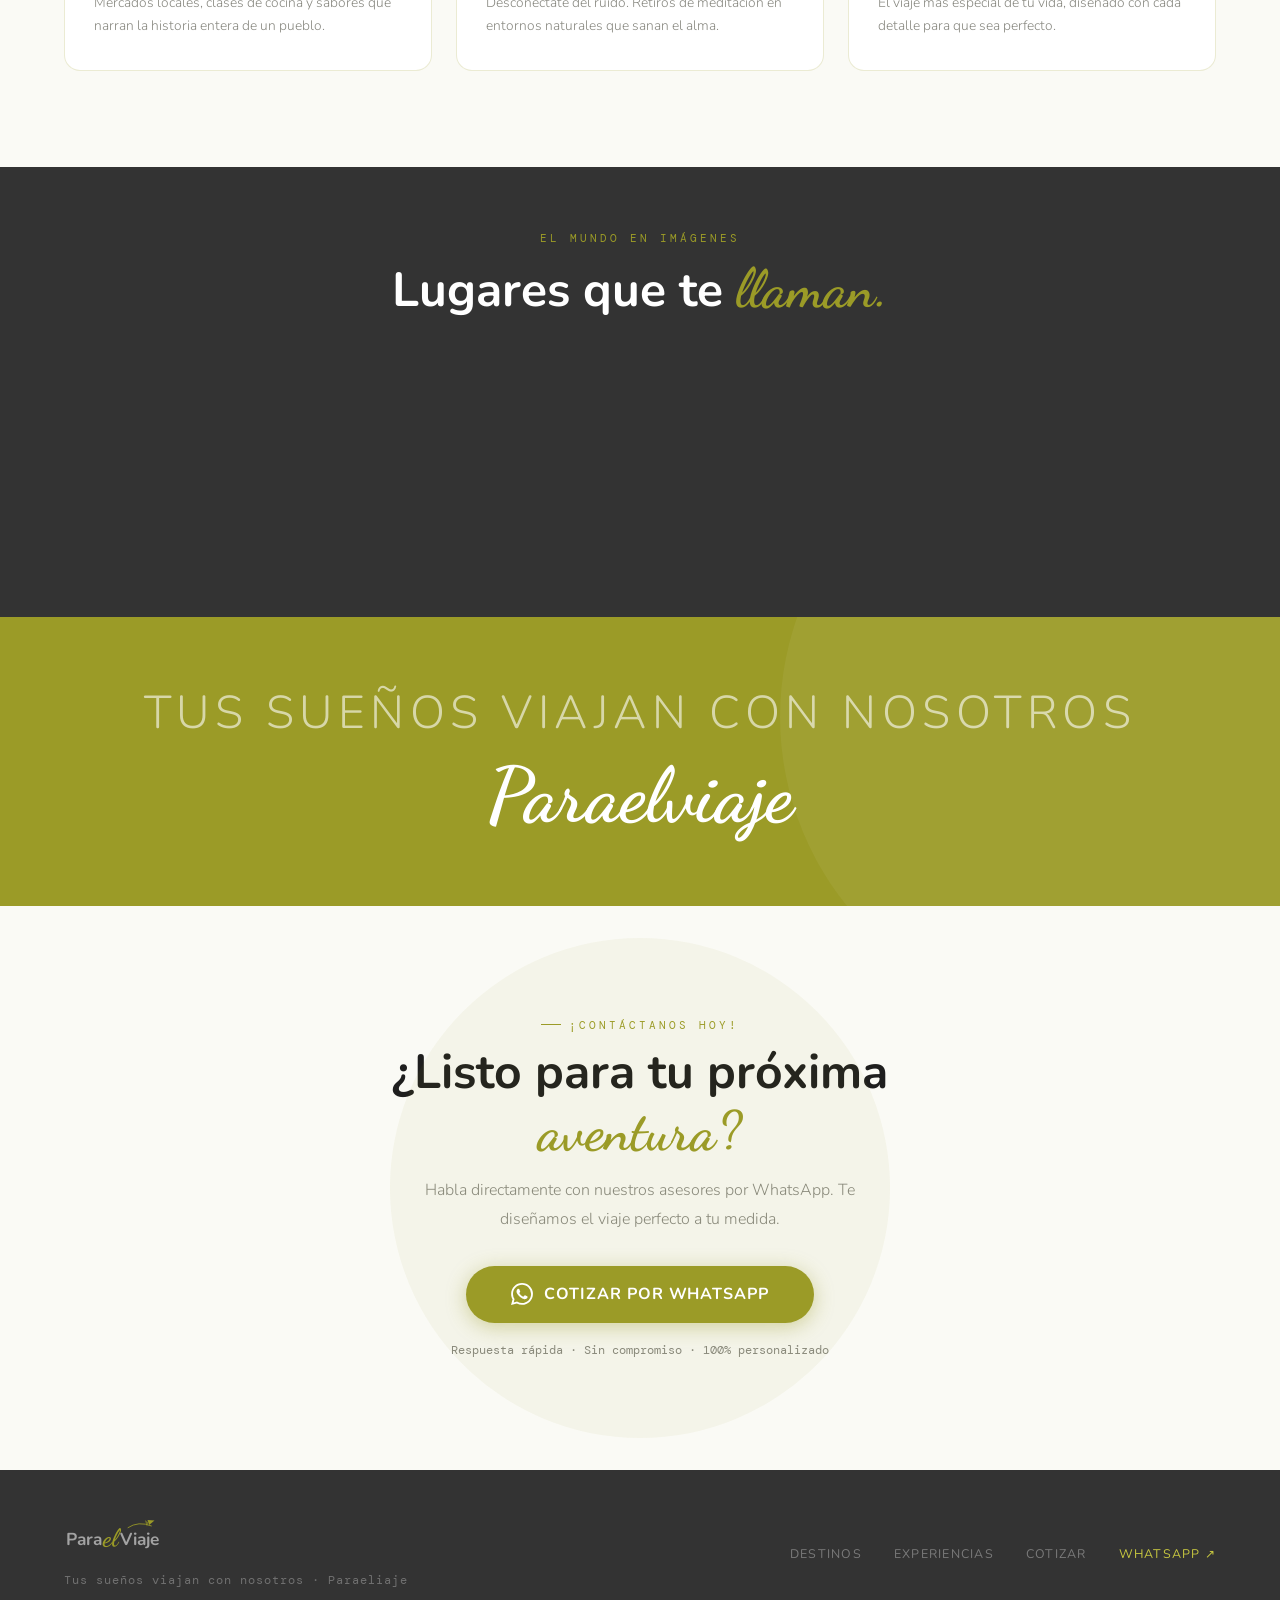
==== commit 6c5d144f: "Cambios" ====
--- a/index.html
+++ b/index.html
@@ -34,13 +34,13 @@
     <a href="#" style="text-decoration:none;display:flex;align-items:center;">
       <svg width="195" height="46" viewBox="0 0 370 92" xmlns="http://www.w3.org/2000/svg">
         <text x="4" y="62" font-family="Nunito,sans-serif" font-size="40" font-weight="700" fill="#58595B">Para</text>
-        <text x="118" y="64" font-family="Dancing Script,cursive" font-size="58" font-weight="700" fill="#9B9B27">el</text>
+        <text x="90" y="64" font-family="Dancing Script,cursive" font-size="58" font-weight="700" fill="#9B9B27">el</text>
         <path d="M148,22 Q172,6 202,18" stroke="#9B9B27" stroke-width="2" fill="none" stroke-linecap="round"/>
         <g transform="translate(195,10) rotate(-18)">
           <polygon points="0,-6 15,0 0,6" fill="#9B9B27"/>
           <polygon points="0,0 -6,8 -6,-8" fill="#9B9B27" opacity="0.6"/>
         </g>
-        <text x="178" y="62" font-family="Nunito,sans-serif" font-size="40" font-weight="700" fill="#58595B">Viaje</text>
+        <text x="130" y="62" font-family="Nunito,sans-serif" font-size="40" font-weight="700" fill="#58595B">Viaje</text>
       </svg>
     </a>
     <ul class="nav-links">
@@ -183,7 +183,7 @@
 
   <!-- TAGLINE -->
   <div class="tagline-section reveal">
-    <p class="tagline-big"><span>Tus sueños viajan con nosotros</span>Para El Viaje</p>
+    <p class="tagline-big"><span>Tus sueños viajan con nosotros</span>Paraelviaje</p>
   </div>
 
   <!-- CTA -->
@@ -205,12 +205,12 @@
     <div>
       <svg width="160" height="40" viewBox="0 0 370 92" xmlns="http://www.w3.org/2000/svg">
         <text x="4" y="62" font-family="Nunito,sans-serif" font-size="40" font-weight="700" fill="rgba(255,255,255,0.55)">Para</text>
-        <text x="118" y="64" font-family="Dancing Script,cursive" font-size="58" font-weight="700" fill="#9B9B27">el</text>
+        <text x="90" y="64" font-family="Dancing Script,cursive" font-size="58" font-weight="700" fill="#9B9B27">el</text>
         <path d="M148,22 Q172,6 202,18" stroke="#9B9B27" stroke-width="2" fill="none" stroke-linecap="round"/>
         <g transform="translate(195,10) rotate(-18)"><polygon points="0,-6 15,0 0,6" fill="#9B9B27"/><polygon points="0,0 -6,8 -6,-8" fill="#9B9B27" opacity="0.6"/></g>
-        <text x="178" y="62" font-family="Nunito,sans-serif" font-size="40" font-weight="700" fill="rgba(255,255,255,0.55)">Viaje</text>
+        <text x="130" y="62" font-family="Nunito,sans-serif" font-size="40" font-weight="700" fill="rgba(255,255,255,0.55)">Viaje</text>
       </svg>
-      <p class="footer-tagline">Tus sueños viajan con nosotros · Para El Viaje</p>
+      <p class="footer-tagline">Tus sueños viajan con nosotros · Paraeliaje</p>
     </div>
     <ul class="footer-links">
       <li><a href="#destinos">Destinos</a></li>
